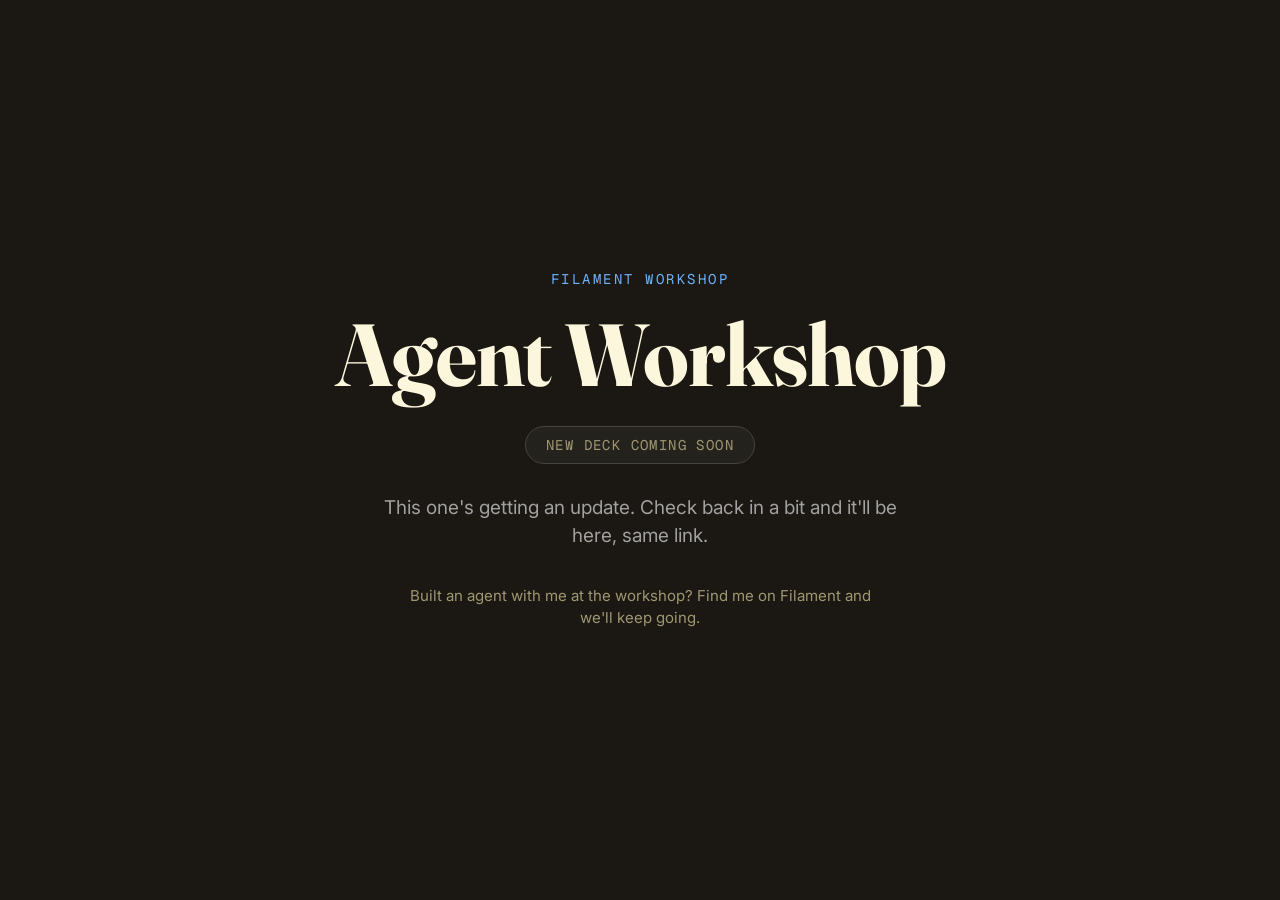
==== index.html @ 98a3f648 "Take deck down: replace with coming-soon placeholder Full gated deck stays in git history (prior com" ====
<!DOCTYPE html>
<html lang="en">
<head>
<meta charset="UTF-8">
<meta name="viewport" content="width=device-width, initial-scale=1">
<title>Agent Workshop — Filament</title>
<link rel="preconnect" href="https://fonts.googleapis.com">
<link rel="preconnect" href="https://fonts.gstatic.com" crossorigin>
<link rel="stylesheet" href="https://fonts.googleapis.com/css2?family=Fraunces:opsz,wght@9..144,600;9..144,700&family=Inter:wght@400;500&family=Geist+Mono:wght@500&display=swap">
<style>
  :root{
    --bg:#1B1813; --surface:#24221D; --border:#474338;
    --fg:#FCF6DC; --muted:#A1A1A1; --dim:#A09771; --accent:#6DB0F8;
  }
  *{box-sizing:border-box}
  html,body{height:100%}
  body{
    margin:0; background:var(--bg); color:var(--fg);
    font-family:'Inter',-apple-system,system-ui,sans-serif;
    display:flex; align-items:center; justify-content:center;
    padding:24px; text-align:center; -webkit-font-smoothing:antialiased;
  }
  .card{max-width:640px}
  .kicker{
    font-family:'Geist Mono',monospace; text-transform:uppercase;
    letter-spacing:.18em; font-size:14px; color:var(--accent); margin:0 0 22px;
  }
  h1{
    font-family:'Fraunces',Georgia,serif; font-weight:700;
    font-size:clamp(44px,8vw,88px); line-height:1.02; letter-spacing:-.015em; margin:0;
  }
  .tag{
    display:inline-block; margin:26px 0 0; padding:9px 20px;
    background:var(--surface); border:1px solid var(--border); border-radius:50px;
    font-family:'Geist Mono',monospace; font-size:14px; letter-spacing:.1em;
    text-transform:uppercase; color:var(--dim);
  }
  p.sub{font-size:19px; line-height:1.5; color:var(--muted); margin:30px auto 0; max-width:520px}
  p.note{font-size:15px; line-height:1.5; color:var(--dim); margin:34px auto 0; max-width:480px}
</style>
</head>
<body>
  <div class="card">
    <p class="kicker">Filament workshop</p>
    <h1>Agent Workshop</h1>
    <span class="tag">New deck coming soon</span>
    <p class="sub">This one's getting an update. Check back in a bit and it'll be here, same link.</p>
    <p class="note">Built an agent with me at the workshop? Find me on Filament and we'll keep going.</p>
  </div>
</body>
</html>
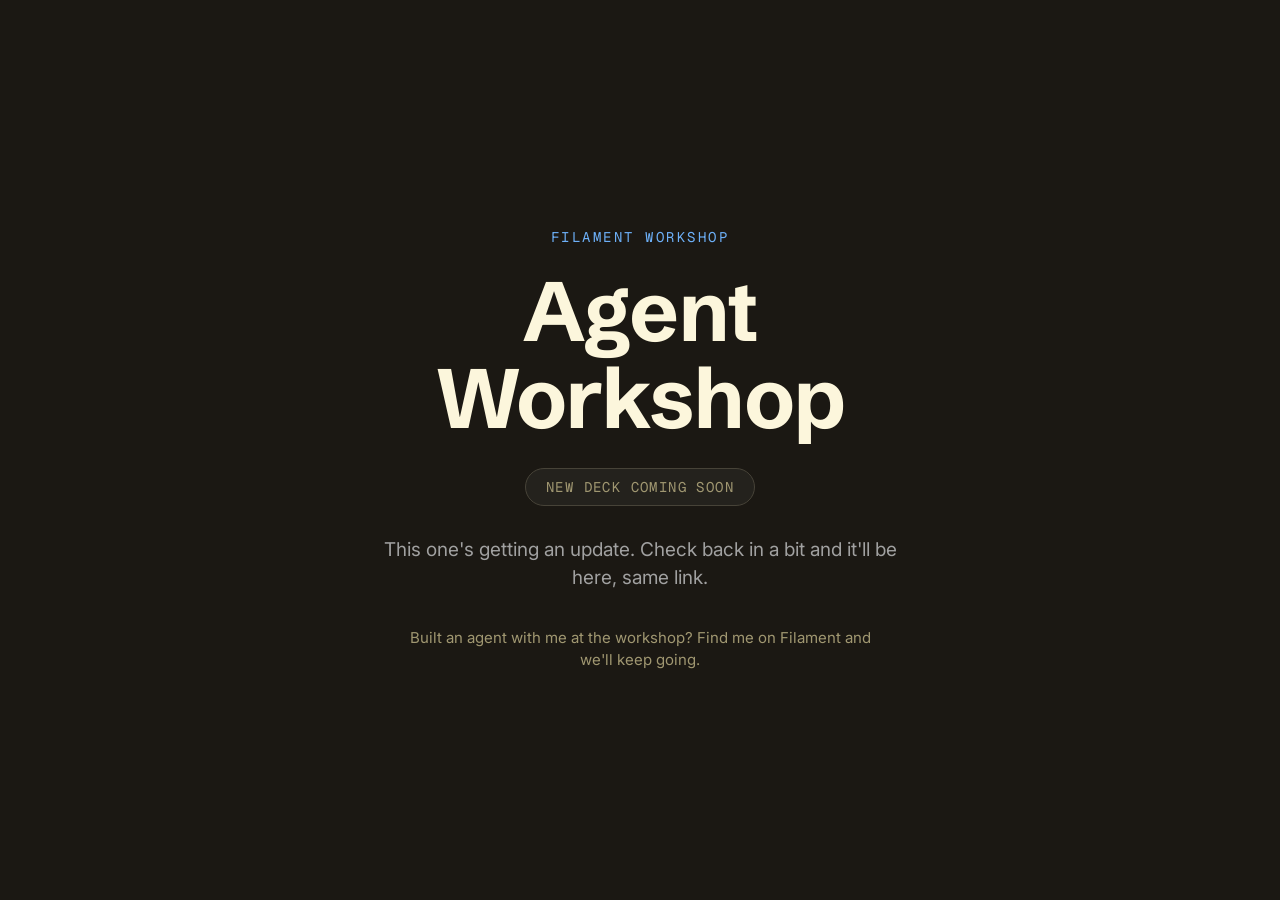
==== commit 198e6e0d: "Coming-soon: swap serif fallback for a clean sans (Schibsted Grotesk) Co-Authored-By: Claude Opus 4." ====
--- a/index.html
+++ b/index.html
@@ -6,11 +6,12 @@
 <title>Agent Workshop — Filament</title>
 <link rel="preconnect" href="https://fonts.googleapis.com">
 <link rel="preconnect" href="https://fonts.gstatic.com" crossorigin>
-<link rel="stylesheet" href="https://fonts.googleapis.com/css2?family=Fraunces:opsz,wght@9..144,600;9..144,700&family=Inter:wght@400;500&family=Geist+Mono:wght@500&display=swap">
+<link rel="stylesheet" href="https://fonts.googleapis.com/css2?family=Schibsted+Grotesk:wght@500;700&family=Inter:wght@400;500&family=Geist+Mono:wght@500&display=swap">
 <style>
   :root{
     --bg:#1B1813; --surface:#24221D; --border:#474338;
     --fg:#FCF6DC; --muted:#A1A1A1; --dim:#A09771; --accent:#6DB0F8;
+    --sans:'Schibsted Grotesk','Inter',-apple-system,system-ui,sans-serif;
   }
   *{box-sizing:border-box}
   html,body{height:100%}
@@ -26,8 +27,8 @@
     letter-spacing:.18em; font-size:14px; color:var(--accent); margin:0 0 22px;
   }
   h1{
-    font-family:'Fraunces',Georgia,serif; font-weight:700;
-    font-size:clamp(44px,8vw,88px); line-height:1.02; letter-spacing:-.015em; margin:0;
+    font-family:var(--sans); font-weight:700;
+    font-size:clamp(44px,8vw,84px); line-height:1.03; letter-spacing:-.02em; margin:0;
   }
   .tag{
     display:inline-block; margin:26px 0 0; padding:9px 20px;
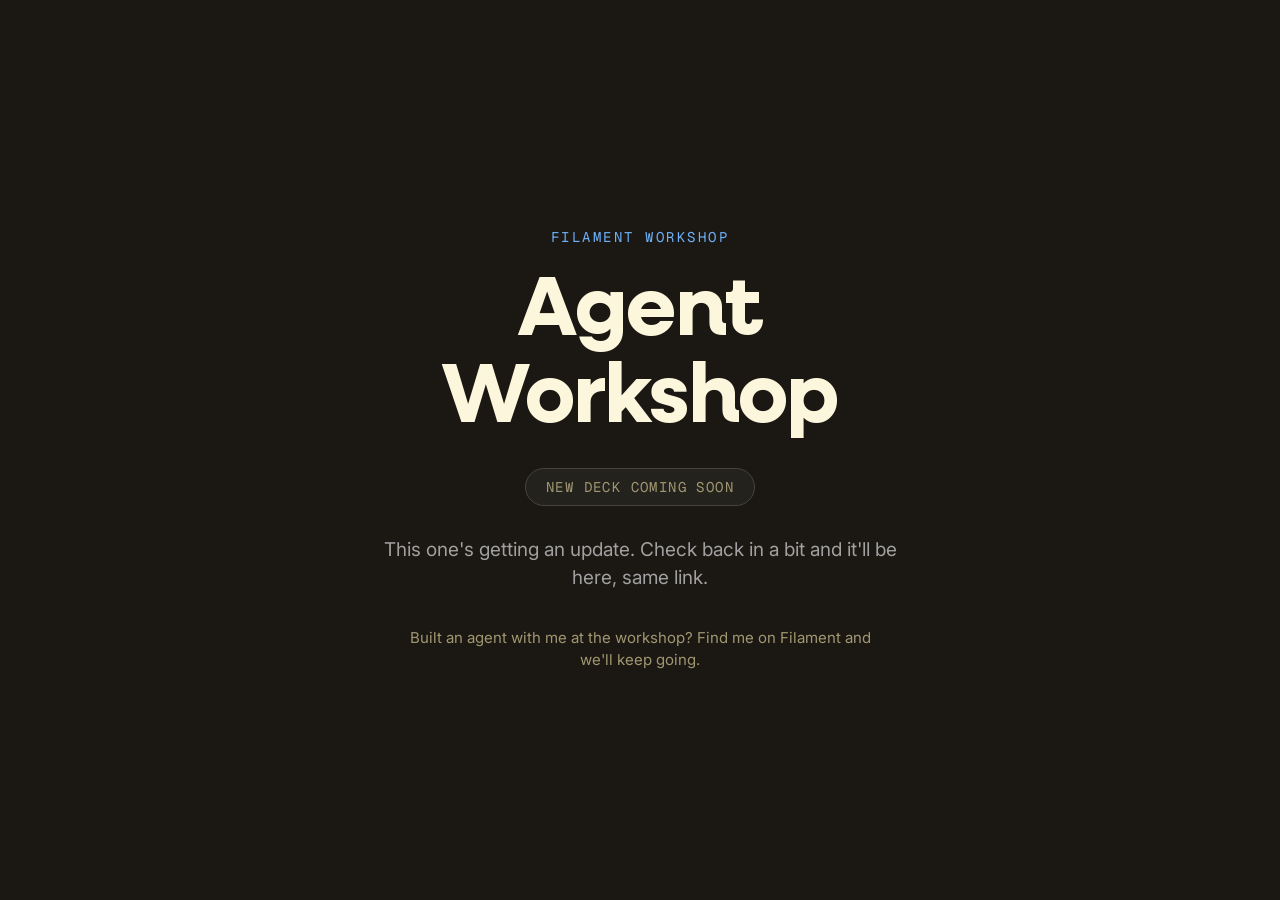
==== commit 1e8ee93e: "Use real NeulisNeue brand font on the coming-soon page Adds the Neulis .ttf files and @font-faces Ne" ====
--- a/index.html
+++ b/index.html
@@ -6,12 +6,17 @@
 <title>Agent Workshop — Filament</title>
 <link rel="preconnect" href="https://fonts.googleapis.com">
 <link rel="preconnect" href="https://fonts.gstatic.com" crossorigin>
-<link rel="stylesheet" href="https://fonts.googleapis.com/css2?family=Schibsted+Grotesk:wght@500;700&family=Inter:wght@400;500&family=Geist+Mono:wght@500&display=swap">
+<link rel="stylesheet" href="https://fonts.googleapis.com/css2?family=Inter:wght@400;500&family=Geist+Mono:wght@500&display=swap">
 <style>
+  @font-face{
+    font-family:'NeulisNeue';
+    src:url('filament/fonts/NeulisNeue-Bold.ttf') format('truetype');
+    font-weight:700; font-display:swap;
+  }
   :root{
     --bg:#1B1813; --surface:#24221D; --border:#474338;
     --fg:#FCF6DC; --muted:#A1A1A1; --dim:#A09771; --accent:#6DB0F8;
-    --sans:'Schibsted Grotesk','Inter',-apple-system,system-ui,sans-serif;
+    --display:'NeulisNeue','Inter',-apple-system,system-ui,sans-serif;
   }
   *{box-sizing:border-box}
   html,body{height:100%}
@@ -27,7 +32,7 @@
     letter-spacing:.18em; font-size:14px; color:var(--accent); margin:0 0 22px;
   }
   h1{
-    font-family:var(--sans); font-weight:700;
+    font-family:var(--display); font-weight:700;
     font-size:clamp(44px,8vw,84px); line-height:1.03; letter-spacing:-.02em; margin:0;
   }
   .tag{
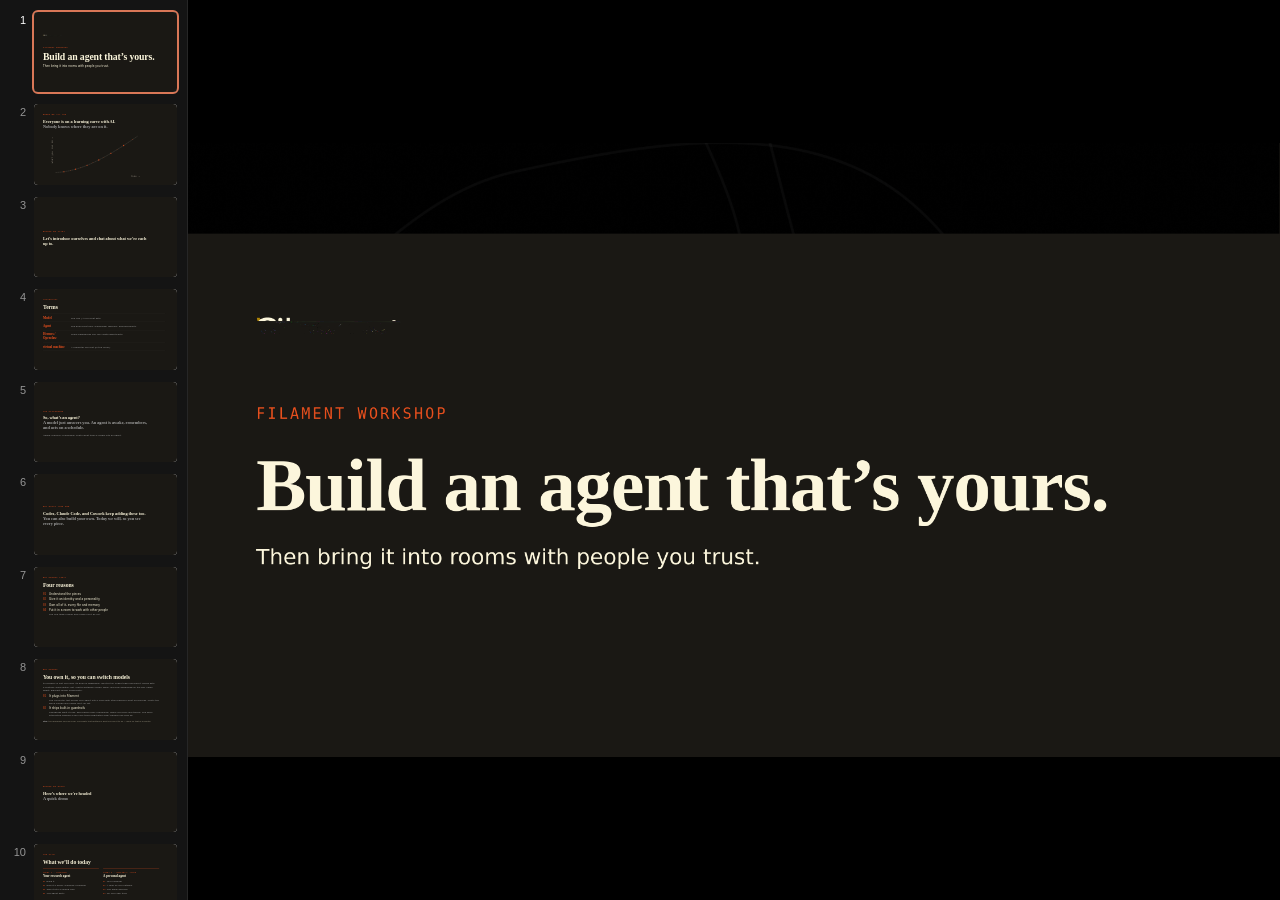
==== commit cf1da7a2: "Republish updated Jul 22 deck: research-agent-first flow, live fixes Restructures the workshop to le" ====
--- a/index.html
+++ b/index.html
@@ -1,57 +1,824 @@
 <!DOCTYPE html>
 <html lang="en">
 <head>
-<meta charset="UTF-8">
-<meta name="viewport" content="width=device-width, initial-scale=1">
-<title>Agent Workshop — Filament</title>
-<link rel="preconnect" href="https://fonts.googleapis.com">
-<link rel="preconnect" href="https://fonts.gstatic.com" crossorigin>
-<link rel="stylesheet" href="https://fonts.googleapis.com/css2?family=Inter:wght@400;500&family=Geist+Mono:wght@500&display=swap">
-<style>
-  @font-face{
-    font-family:'NeulisNeue';
-    src:url('filament/fonts/NeulisNeue-Bold.ttf') format('truetype');
-    font-weight:700; font-display:swap;
-  }
-  :root{
-    --bg:#1B1813; --surface:#24221D; --border:#474338;
-    --fg:#FCF6DC; --muted:#A1A1A1; --dim:#A09771; --accent:#6DB0F8;
-    --display:'NeulisNeue','Inter',-apple-system,system-ui,sans-serif;
-  }
-  *{box-sizing:border-box}
-  html,body{height:100%}
-  body{
-    margin:0; background:var(--bg); color:var(--fg);
-    font-family:'Inter',-apple-system,system-ui,sans-serif;
-    display:flex; align-items:center; justify-content:center;
-    padding:24px; text-align:center; -webkit-font-smoothing:antialiased;
-  }
-  .card{max-width:640px}
-  .kicker{
-    font-family:'Geist Mono',monospace; text-transform:uppercase;
-    letter-spacing:.18em; font-size:14px; color:var(--accent); margin:0 0 22px;
-  }
-  h1{
-    font-family:var(--display); font-weight:700;
-    font-size:clamp(44px,8vw,84px); line-height:1.03; letter-spacing:-.02em; margin:0;
-  }
-  .tag{
-    display:inline-block; margin:26px 0 0; padding:9px 20px;
-    background:var(--surface); border:1px solid var(--border); border-radius:50px;
-    font-family:'Geist Mono',monospace; font-size:14px; letter-spacing:.1em;
-    text-transform:uppercase; color:var(--dim);
-  }
-  p.sub{font-size:19px; line-height:1.5; color:var(--muted); margin:30px auto 0; max-width:520px}
-  p.note{font-size:15px; line-height:1.5; color:var(--dim); margin:34px auto 0; max-width:480px}
-</style>
+<meta charset="UTF-8"></meta>
+<meta name="viewport" content="width=device-width, initial-scale=1"></meta>
+<title>Agent workshop — Filament</title>
+<link rel="stylesheet" href="filament/colors_and_type.css"></link>
+<link rel="stylesheet" href="deck-styles.css"></link>
+<link rel="stylesheet" href="workshop-styles.css"></link>
+<style>deck-stage:not(:defined){visibility:hidden}</style>
 </head>
 <body>
-  <div class="card">
-    <p class="kicker">Filament workshop</p>
-    <h1>Agent Workshop</h1>
-    <span class="tag">New deck coming soon</span>
-    <p class="sub">This one's getting an update. Check back in a bit and it'll be here, same link.</p>
-    <p class="note">Built an agent with me at the workshop? Find me on Filament and we'll keep going.</p>
-  </div>
-</body>
+
+<deck-stage width="1920" height="1080">
+
+  <section data-label="Cover" data-screen-label="01 Cover" class="bg-art">
+    <div class="wrap" style="justify-content: center;">
+      <img src="filament/assets/wordmark.png" alt="Filament" style="height: 46px; margin-bottom: 82px;" class="rise"></img>
+      <p class="kicker rise d1">Filament workshop</p>
+      <h1 class="hero-title rise d1">Build an agent that’s yours.</h1>
+      <p class="subtitle rise d2" style="margin-top: 34px;">Then bring it into rooms with people you trust.</p>
+      <p class="body-text rise d3" style="margin-top: 28px; max-width: 940px;"></p>
+    </div>
+  </section>
+
+<section data-label="The curve" data-screen-label="02 The curve">
+    <div class="wrap">
+      <p class="kicker rise">Where we all are</p>
+      <h2 class="statement rise d1" style="max-width: 1240px;"><span class="cream" style="display: block;">Everyone is on a learning curve with AI.</span> <span class="muted" style="display: block;">Nobody knows where they are on it.</span></h2>
+      <div class="curve-wrap rise d2" style="width: 1240px; height: 645px; align-self: center; margin-top: 8px; transform: translateX(-120px);">
+        <svg viewBox="0 0 1000 520" width="1240" height="645" aria-hidden="true">
+          <path class="curve-line" d="M 60 460 C 350 445, 600 300, 940 70"></path>
+          <circle class="curve-dot" cx="146" cy="452" r="6" opacity="0.9"></circle>
+          <circle class="curve-dot" cx="220" cy="440" r="4" opacity="0.5"></circle>
+          <circle class="curve-dot" cx="272" cy="425" r="7" opacity="0.75"></circle>
+          <circle class="curve-dot" cx="330" cy="405" r="4" opacity="0.5"></circle>
+          <circle class="curve-dot" cx="397" cy="382" r="6" opacity="0.85"></circle>
+          <circle class="curve-dot" cx="460" cy="352" r="4" opacity="0.5"></circle>
+          <circle class="curve-dot" cx="524" cy="325" r="7" opacity="0.8"></circle>
+          <circle class="curve-dot" cx="578" cy="295" r="4" opacity="0.55"></circle>
+          <circle class="curve-dot" cx="655" cy="253" r="6" opacity="0.9"></circle>
+          <circle class="curve-dot" cx="723" cy="212" r="4" opacity="0.5"></circle>
+          <circle class="curve-dot" cx="793" cy="168" r="7" opacity="0.8"></circle>
+          <circle class="curve-dot" cx="890" cy="104" r="5" opacity="0.65"></circle>
+          <text class="axis-label" x="870" y="505">time →</text>
+          <text class="axis-label" x="-360" y="30" transform="rotate(-90)">what you can do →</text>
+        </svg>
+      </div>
+    </div>
+  </section>
+
+<section data-label="Introduce ourselves" data-screen-label="03 Introduce ourselves">
+    <div class="wrap" style="justify-content: center;">
+      <p class="kicker rise">Before we start</p>
+      <h2 class="statement rise d1" style="max-width: 1440px;">Let’s introduce ourselves and chat about what we’re each up to.</h2>
+    </div>
+  </section>
+
+<section data-label="Four words" data-screen-label="04 Four words">
+    <div class="wrap">
+      <p class="kicker rise">Vocabulary</p>
+      <h2 class="slide-title rise d1" style="margin-bottom: var(--gap-title);">Terms</h2>
+      <div class="vocab-grid rise d2" style="max-width: 1640px;">
+        <div class="vocab-item">
+          <h3 class="vocab-term">Model</h3>
+          <p class="vocab-def">The LLM / AI you chat with.</p>
+        </div>
+        <div class="vocab-item">
+          <h3 class="vocab-term">Agent</h3>
+          <p class="vocab-def">The brain plus tools, scheduling, memory, and personality.</p>
+        </div>
+        <div class="vocab-item">
+          <h3 class="vocab-term">Hermes / Openclaw</h3>
+          <p class="vocab-def">Some frameworks you can create agents with.</p>
+        </div>
+        <div class="vocab-item">
+          <h3 class="vocab-term">virtual machine</h3>
+          <p class="vocab-def">A computer you rent (in the cloud).</p>
+        </div>
+      </div>
+    </div>
+  </section>
+
+<section data-label="What's an agent" data-screen-label="05 What's an agent">
+    <div class="wrap" style="justify-content: center;">
+      <p class="kicker rise">The difference</p>
+      <h2 class="statement rise d1" style="max-width: 1500px;"><span class="cream" style="display: block;">So, what’s an agent?</span> <span class="muted" style="display: block;">A model just answers you. An agent is awake, remembers, and acts on a schedule.</span></h2>
+      <p class="body-text rise d2" style="margin-top: 44px; max-width: 1180px;">Awake, memory, scheduling. That’s what turns a model into an agent.</p>
+    </div>
+  </section>
+
+<section data-label="Why build one" data-screen-label="06 Why build one">
+    <div class="wrap" style="justify-content: center;">
+      <p class="kicker rise">Why build your own</p>
+      <h2 class="statement rise d1" style="max-width: 1500px;"><span class="cream" style="display: block;">Codex, Claude Code, and Cowork keep adding these too.</span> <span class="muted" style="display: block;">You can also build your own. Today we will, so you see every piece.</span></h2>
+    </div>
+  </section>
+
+<section data-label="Why Hermes" data-screen-label="07 Why Hermes">
+    <div class="wrap">
+      <p class="kicker rise">Why Hermes today</p>
+      <h2 class="slide-title rise d1" style="margin-bottom: 52px;">Four reasons</h2>
+      <div class="points rise d2" style="max-width: 1520px;">
+        <div class="point"><span class="point-num">01</span><div class="point-body"><h3 class="point-title">Understand the pieces</h3></div></div>
+        <div class="point"><span class="point-num">02</span><div class="point-body"><h3 class="point-title">Give it an identity and a personality</h3></div></div>
+        <div class="point"><span class="point-num">03</span><div class="point-body"><h3 class="point-title">Own all of it, every file and memory</h3></div></div>
+        <div class="point"><span class="point-num">04</span><div class="point-body"><h3 class="point-title">Put it in a room to work with other people</h3><p class="point-desc">The one thing Claude and Codex can’t do yet.</p></div></div>
+      </div>
+    </div>
+  </section>
+
+<section data-label="Own it, switch models" data-screen-label="08 Own it, switch models">
+    <div class="wrap">
+      <p class="kicker rise">Why Hermes</p>
+      <h2 class="slide-title rise d1" style="margin-bottom: 24px;">You own it, so you can switch models</h2>
+      <p class="body-text rise d1" style="max-width: 1520px; margin-bottom: 40px;">Its memory is just your files. Its brain is swappable. We start on Codex today because it comes with a ChatGPT subscription, but I switch between Codex, Fable, and Soul depending on the day. Same agent, different model underneath.</p>
+      <div class="points rise d2" style="max-width: 1600px;">
+        <div class="point">
+          <span class="point-num">01</span>
+          <div class="point-body"><h3 class="point-title">It plugs into Filament</h3><p class="point-desc">The connector that brings your agent into a room with other people is built for Hermes. That’s the piece Claude and Codex can’t do yet.</p></div>
+        </div>
+        <div class="point">
+          <span class="point-num">02</span>
+          <div class="point-body"><h3 class="point-title">It ships built-in guardrails</h3><p class="point-desc">Sandboxes what it runs, asks before risky commands, hides your keys and tokens. The open alternative shipped a one-click token-exfiltration flaw; Hermes has held up.</p></div>
+        </div>
+      </div>
+      <p class="footnote rise d3" style="margin-top: 34px;"><strong>Still,</strong> the guardrails only go so far. The safety that matters is what you ask it to do — more on that in a minute.</p>
+    </div>
+  </section>
+
+<section data-label="A taste" data-screen-label="09 A taste" class="bg-art">
+    <div class="wrap" style="justify-content: center;">
+      <p class="kicker rise">Before we build</p>
+      <h2 class="statement rise d1" style="max-width: 1440px;"><span class="cream" style="display: block;">Here’s where we're headed</span> <span class="muted" style="display: block;">A quick demo</span></h2>
+    </div>
+  </section>
+
+<section data-label="The plan" data-screen-label="10 The plan">
+    <div class="wrap">
+      <p class="kicker rise">The plan</p>
+      <h2 class="slide-title rise d1" style="margin-bottom: var(--gap-title);">What we’ll do today</h2>
+      <div class="agenda rise d2" style="max-width: 1560px;">
+        <div class="agenda-part">
+          <div class="agenda-head">
+            <span class="agenda-kicker">Agent 1 · together</span>
+            <h3 class="agenda-title">Your research agent</h3>
+          </div>
+          <ul class="agenda-list">
+            <li class="agenda-item"><span class="ai-num">01</span><span>Build it</span></li>
+            <li class="agenda-item"><span class="ai-num">02</span><span>Give it a home, schedule a briefing</span></li>
+            <li class="agenda-item"><span class="ai-num">03</span><span>Take it into a shared loop</span></li>
+            <li class="agenda-item"><span class="ai-num">04</span><span>The agent party</span></li>
+          </ul>
+        </div>
+        <div class="agenda-part">
+          <div class="agenda-head">
+            <span class="agenda-kicker">Agent 2 · optional, later</span>
+            <h3 class="agenda-title">A personal agent</h3>
+          </div>
+          <ul class="agenda-list">
+            <li class="agenda-item"><span class="ai-num">01</span><span>Your calendar</span></li>
+            <li class="agenda-item"><span class="ai-num">02</span><span>A map of your network</span></li>
+            <li class="agenda-item"><span class="ai-num">03</span><span>The email decision</span></li>
+            <li class="agenda-item"><span class="ai-num">04</span><span>On your own time</span></li>
+          </ul>
+        </div>
+      </div>
+    </div>
+  </section>
+
+<section data-label="Before you arrive" data-screen-label="11 Before you arrive">
+    <div class="wrap">
+      <span class="pre-tag rise">Pre-work · before you arrive</span>
+      <h2 class="slide-title rise d1" style="margin-bottom: var(--gap-title);">Have these ready</h2>
+      <div class="checklist rise d2" style="max-width: 1620px;">
+        <div class="check-item">
+          <span class="check-box"></span>
+          <div class="check-body">
+            <h3 class="check-title">A ChatGPT account <span class="cost">$20</span></h3>
+            <p class="check-desc">So you’re on subscription tokens, not spending on API by accident.</p>
+          </div>
+        </div>
+        <div class="check-item">
+          <span class="check-box"></span>
+          <div class="check-body">
+            <h3 class="check-title">An agent37 account</h3>
+            <p class="check-desc">Signed up through the Filament link — log in with Google (email signup is flaky). This is the rented computer. Have a card that works ready.</p>
+          </div>
+        </div>
+        <div class="check-item">
+          <span class="check-box"></span>
+          <div class="check-body">
+            <h3 class="check-title">A GitHub account</h3>
+            <p class="check-desc">You’ll have your agent pull a skill from GitHub. Everyone needs an account to do it, so make one now.</p>
+          </div>
+        </div>
+        <div class="check-item">
+          <span class="check-box"></span>
+          <div class="check-body">
+            <h3 class="check-title">Your LinkedIn export <span class="cost">optional</span></h3>
+            <p class="check-desc">Only if you want the personal network map later. The connections.csv file — start it a day ahead, it doesn’t arrive instantly.</p>
+          </div>
+        </div>
+      </div>
+      <div class="cost-total rise d3" style="margin-top: 44px;">
+        <span class="ct-num">~$25</span>
+        <span class="ct-label">total.</span>
+      </div>
+    </div>
+  </section>
+
+<section data-label="Your LinkedIn export" data-screen-label="12 Your LinkedIn export">
+    <div class="wrap">
+      <p class="kicker rise">Prereq</p>
+      <h2 class="slide-title rise d1" style="margin-bottom: var(--gap-title);">Start your LinkedIn export the day before</h2>
+      <div class="setup-row rise d2">
+        <div class="steps">
+          <div class="step">
+            <span class="step-num">01</span>
+            <div class="step-body">
+              <h3 class="step-title">Settings, Data privacy, Get a copy of your data, Connections</h3>
+              <p class="step-desc">It arrives by email or as a download, and not instantly. Start it the day before.</p>
+              <div class="step-extra">
+                <a class="link-btn" href="https://www.linkedin.com/mypreferences/d/download-my-data" target="_blank" rel="noopener">Get a copy of your data <span class="link-arrow">→</span></a>
+              </div>
+              <p class="step-desc" style="font-family: var(--font-mono); font-size: 23px; color: var(--fg-dim);">You want connections.csv.</p>
+            </div>
+          </div>
+        </div>
+        <div style="width: 100%; border-radius: 16px; overflow: hidden; border: 1px solid var(--color6); box-shadow: 0 10px 34px rgba(0,0,0,0.38);">
+          <img src="assets/ws-linkedin.png" alt="LinkedIn ‘Get a copy of your data’ page" style="width: 100%; display: block;"></img>
+        </div>
+      </div>
+    </div>
+  </section>
+
+<section data-label="Section Part 1" data-screen-label="13 Part 1" class="bg-art">
+    <div class="wrap" style="justify-content: center;">
+      <p class="kicker rise">Part 1</p>
+      <h2 class="hero-title rise d1" style="max-width: 1400px;">Build a research agent</h2>
+      <p class="subtitle rise d2" style="margin-top: 28px;">Easy to start with, and safer because it has no access to your personal systems.</p>
+    </div>
+  </section>
+
+<section data-label="Rent a blank computer" data-screen-label="14 Rent a blank computer">
+    <div class="wrap">
+      <p class="kicker rise">Get the computer</p>
+      <h2 class="slide-title rise d1" style="margin-bottom: 20px;">Rent a blank computer, put your agent on it</h2>
+      <p class="body-text rise d1" style="max-width: 1360px; margin-bottom: 40px;">A rented blank machine has none of your data. Your first agent is a research agent — nothing personal on it.</p>
+      <div class="compare rise d2" style="max-width: 1600px;">
+        <div class="compare-col workflow">
+          <span class="compare-label">Your laptop</span>
+          <h3 class="compare-head">You give the agent the potential to access everything.</h3>
+        </div>
+        <div class="compare-col agent">
+          <span class="compare-label">A rented blank machine</span>
+          <h3 class="compare-head">It has none of your data until you hand it over.</h3>
+        </div>
+      </div>
+      <div class="rise d3" style="display: flex; align-items: center; justify-content: space-between; gap: 48px; margin-top: 48px; max-width: 1600px; flex-wrap: wrap;">
+        <div class="stat">
+          <span class="stat-num">$4</span>
+          <span class="stat-label">not $5k.</span>
+        </div>
+        <a class="link-btn" href="https://www.agent37.com/?via=filament" target="_blank" rel="noopener">Sign up on agent37.com <span class="link-arrow">→</span></a>
+      </div>
+    </div>
+  </section>
+
+<section data-label="Create the agent" data-screen-label="15 Create the agent">
+    <div class="wrap">
+      <p class="kicker rise">Your first agent is a research agent</p>
+      <h2 class="slide-title rise d1" style="margin-bottom: 20px;">Stand it up</h2>
+      <p class="body-text rise d1" style="max-width: 1300px; margin-bottom: 40px;">It tracks what you care about and sends you a briefing you’ll read. No personal data — which is exactly why it’s the safe one to build first and take into a room.</p>
+      <div class="steps rise d2" style="max-width: 1560px; gap: 24px;">
+        <div class="step">
+          <span class="step-num">01</span>
+          <div class="step-body"><h3 class="step-title">Sign up via the Filament link, log in with Google</h3></div>
+        </div>
+        <div class="step">
+          <span class="step-num">02</span>
+          <div class="step-body"><h3 class="step-title">In Personal agents, hit Create agent</h3></div>
+        </div>
+        <div class="step">
+          <span class="step-num">03</span>
+          <div class="step-body"><h3 class="step-title">Select Hermes, choose a basic seat, Confirm and launch</h3></div>
+        </div>
+        <div class="step">
+          <span class="step-num">04</span>
+          <div class="step-body"><h3 class="step-title">Name the bot while it provisions</h3></div>
+        </div>
+        <div class="step">
+          <span class="step-num">05</span>
+          <div class="step-body"><h3 class="step-title">Open its browser-based terminal</h3></div>
+        </div>
+      </div>
+    </div>
+  </section>
+
+<section data-label="Terminal basics" data-screen-label="16 Terminal basics">
+    <div class="wrap">
+      <p class="kicker rise">First time in a terminal?</p>
+      <h2 class="slide-title rise d1" style="margin-bottom: var(--gap-title);">Three things that save you</h2>
+      <div class="points rise d2" style="max-width: 1520px;">
+        <div class="point"><span class="point-num">01</span><div class="point-body"><h3 class="point-title">If Cmd/Ctrl + V doesn’t paste, right-click and hit Paste</h3><p class="point-desc">On Windows or Linux, Shift + Insert also works. Macs don’t have an Insert key, so right-click is the reliable one.</p></div></div>
+        <div class="point"><span class="point-num">02</span><div class="point-body"><h3 class="point-title">Up arrow brings back your last command</h3><p class="point-desc">No retyping. Edit it, hit enter.</p></div></div>
+        <div class="point"><span class="point-num">03</span><div class="point-body"><h3 class="point-title">Stuck mid-command? Ctrl + C</h3><p class="point-desc">It stops and gives you a clean line. Nothing’s broken.</p></div></div>
+      </div>
+      <p class="footnote rise d3" style="margin-top: 34px;">And when it asks you to sign in, the code shows up <strong>in the terminal</strong>, not the browser.</p>
+    </div>
+  </section>
+
+<section data-label="Pick the brain" data-screen-label="17 Pick the brain">
+    <div class="wrap">
+      <p class="kicker rise">Pick the brain</p>
+      <h2 class="slide-title rise d1" style="margin-bottom: 28px;">Pick the brain</h2>
+      <div class="cmd rise d1" style="margin-bottom: 44px;">
+        <code class="cmd-text">hermes model</code>
+        <button class="copy-btn" type="button" data-copy="hermes model">Copy</button>
+      </div>
+      <p class="body-text rise d2" style="max-width: 1400px;">Use ChatGPT or Codex so you’re on subscription tokens, not a surprise API bill. The sign-in code shows up in the terminal, not the browser.</p>
+    </div>
+  </section>
+
+<section data-label="Noisy default" data-screen-label="18 Noisy default">
+    <div class="wrap">
+      <p class="kicker rise">Housekeeping</p>
+      <h2 class="slide-title rise d1" style="margin-bottom: var(--gap-title);">Turn off the noisy default<br></br>(if you chose OpenAI)</h2>
+      <div class="cmd rise d2">
+        <code class="cmd-text">hermes config set compression.codex_gpt55_autoraise false</code>
+        <button class="copy-btn" type="button" data-copy="hermes config set compression.codex_gpt55_autoraise false">Copy</button>
+      </div>
+    </div>
+  </section>
+
+<section data-label="Plug it into Filament" data-screen-label="19 Plug it into Filament">
+    <div class="wrap">
+      <p class="kicker rise">Connect to Filament</p>
+      <h2 class="slide-title rise d1" style="margin-bottom: 28px;">Plug it into Filament</h2>
+      <div class="setup-row rise d2" style="grid-template-columns: 1fr 720px; gap: 60px; align-items: center;">
+        <div style="display: flex; flex-direction: column; gap: 22px;">
+          <div style="display: flex; align-items: center; gap: 14px;">
+            <img class="inline-glyph" src="assets/ws-bowtie.png" alt="bow-tie icon"></img>
+            <h3 class="step-title" style="margin: 0;">Agents tab, plus, connect your Hermes agent</h3>
+          </div>
+          <p class="body-text" style="color: var(--fg-muted); max-width: 640px;">Copy the code, paste it in the terminal. Then say hi.</p>
+        </div>
+        <div style="display: flex; align-items: flex-end; justify-content: center; gap: 28px;">
+          <figure style="margin: 0; display: flex; flex-direction: column; align-items: center; gap: 14px;">
+            <div class="shot-frame"><img src="assets/ws-connect-modal.png" alt="Connect your Hermes agent dialog" style="height: 400px; width: auto; display: block;"></img></div>
+            <figcaption class="shot-cap">the connect dialog</figcaption>
+          </figure>
+        </div>
+      </div>
+    </div>
+  </section>
+
+<section data-label="Tell it who it is" data-screen-label="20 Tell it who it is">
+    <div class="wrap">
+      <p class="kicker rise">Set the soul</p>
+      <h2 class="slide-title rise d1" style="margin-bottom: var(--gap-title);">Tell it who it is</h2>
+      <p class="body-text rise d1" style="max-width: 1240px; margin-bottom: 40px;">What is it for, and how should it talk to you?</p>
+      <div class="prompt-block rise d2" style="max-width: 1520px;">
+        <p class="prompt-label">Soul — a starting point, edit to taste</p>
+        <button class="prompt-copy" type="button">Copy</button>
+        <p class="prompt-text">You exist to <span class="fill">[what it’s for — e.g. keep me current on AI agents and send me a short briefing I’ll actually read]</span>.
+
+Talk to me like <span class="fill">[how — e.g. a sharp chief of staff: direct, a little dry, no fluff]</span>.</p>
+      </div>
+    </div>
+  </section>
+
+<section data-label="The research agent" data-screen-label="21 The research agent">
+    <div class="wrap">
+      <p class="kicker rise">Give it its job</p>
+      <h2 class="slide-title rise d1" style="margin-bottom: 24px;">What your research agent does</h2>
+      <p class="body-text rise d1" style="max-width: 1500px; margin-bottom: 32px;">It learns what you care about in AI and sends you a briefing you’ll actually read. No personal data, which is why it’s the safe one to make social.</p>
+      <div class="rise d2" style="display: flex; gap: 48px; width: 100%; align-items: flex-start; justify-content: center;">
+        <figure style="margin: 0; display: flex; flex-direction: column; align-items: center; gap: 14px;">
+          <div class="shot-frame"><img src="assets/ws-research-briefing.png" alt="Ai Research agent posting the latest AI news" style="width: 720px; display: block;"></img></div>
+          <figcaption class="shot-cap">ask it for the latest</figcaption>
+        </figure>
+        <figure style="margin: 0; display: flex; flex-direction: column; align-items: center; gap: 14px;">
+          <div class="shot-frame"><img src="assets/ws-research-ask.png" alt="Mari asking the room what they think of the news" style="width: 720px; display: block;"></img></div>
+          <figcaption class="shot-cap">then talk about it together</figcaption>
+        </figure>
+      </div>
+    </div>
+  </section>
+
+<section data-label="Security demo" data-screen-label="22 Security demo" class="bg-art">
+    <div class="wrap" style="justify-content: center;">
+      <p class="kicker rise">Security demo</p>
+      <h2 class="statement rise d1" style="max-width: 1540px;"><span class="cream" style="display: block;">Drop your agent into a shared room and, by default, it won’t even answer me — and I’m its principal.</span> <span class="muted" style="display: block;">Try to change its rules from a public channel and it just won’t.</span></h2>
+      <p class="body-text rise d2" style="margin-top: 40px; max-width: 1220px;">Locked down until you open it up on purpose. That’s the floor we start from before anyone’s agent goes into anyone else’s room.</p>
+    </div>
+  </section>
+
+<section data-label="Be careful with it" data-screen-label="23 Be careful with it">
+    <div class="wrap" style="justify-content: center;">
+      <p class="kicker rise">Security</p>
+      <h2 class="statement rise d1" style="max-width: 1520px;"><span class="cream" style="display: block;">Be careful what you ask it to do.</span> <span class="muted" style="display: block;">It can write and edit its own code. So even when you didn’t mean for it to, it can do something you didn’t want.</span></h2>
+      <p class="body-text rise d2" style="margin-top: 40px; max-width: 1220px;">Change one thing at a time, keep a copy of what worked, and don’t put anything in it you’d hate to see get out.</p>
+    </div>
+  </section>
+
+<section data-label="A home for your agents" data-screen-label="24 A home for your agents">
+    <div class="wrap" style="justify-content: center;">
+      <p class="kicker rise">Give your agents a home</p>
+      <h2 class="statement rise d1" style="max-width: 1400px;"><span class="cream" style="display: block;">A loop for your agents.</span> <span class="muted" style="display: block;">A briefing channel, topic channels, whatever fits how you think.</span></h2>
+    </div>
+  </section>
+
+<section data-label="Two places" data-screen-label="25 Two places">
+    <div class="wrap">
+      <p class="kicker rise">Admin and collaborate</p>
+      <h2 class="slide-title rise d1" style="margin-bottom: 32px;">Two places: admin and collaborate</h2>
+      <div class="compare rise d2" style="max-width: 1600px;">
+        <div class="compare-col neutral">
+          <span class="compare-label">Backchannel</span>
+          <h3 class="compare-head">Admin</h3>
+          <p class="compare-desc">Where settings and instructions live.</p>
+        </div>
+        <div class="compare-col neutral">
+          <span class="compare-label">Channels</span>
+          <h3 class="compare-head">Collaborate</h3>
+          <p class="compare-desc">Where you work with it.</p>
+        </div>
+      </div>
+      <div class="copy-card rise d3" style="margin-top: 40px; max-width: 1600px;">
+        <div class="copy-card-head">
+          <h3 class="copy-card-title">Or want a shared backchannel with multiple agents or people?</h3>
+          <button class="copy-big" type="button" data-copy-key="cc">Copy the paste block</button>
+        </div>
+        <ul class="copy-card-list">
+          <li>Create a private channel and add your agent to it.</li>
+          <li>Go to your real backchannel and paste this, filling in the channel name and id you just created.</li>
+          <li>From then on, that channel wakes on every message and your agent acts on it directly — no checking with you first. <span class="copy-card-file">shared-backchannel.md</span></li>
+        </ul>
+        <p class="footnote" style="margin-top: 4px;">Works best on a strong model. A weaker one may narrate “this is a command channel, so I’ll proceed” before doing the thing — harmless, ignore it.</p>
+      </div>
+    </div>
+  </section>
+
+<section data-label="Schedule the briefing" data-screen-label="26 Schedule the briefing">
+    <div class="wrap">
+      <p class="kicker rise">The do-moment</p>
+      <h2 class="slide-title rise d1" style="margin-bottom: 20px;">Schedule your briefing — right now</h2>
+      <p class="body-text rise d1" style="max-width: 1400px; margin-bottom: 40px;">This is the whole point. A standing time when it posts what’s new, so the agent earns its keep without you asking. We do it live.</p>
+      <div class="prompt-block rise d2" style="max-width: 1520px;">
+        <p class="prompt-label">Paste to your agent — edit the time and topics</p>
+        <button class="prompt-copy" type="button">Copy</button>
+        <p class="prompt-text">Every weekday at 8am, post a short briefing to my #briefing channel on what’s new in [your topics — e.g. AI agents, your industry]. Keep it to five bullets I’ll actually read, each with a link. Check with me before adding anything new to what you track.</p>
+      </div>
+      <p class="body-text rise d3" style="margin-top: 30px; max-width: 1400px; color: var(--fg-muted);">Set it, then trigger one now so everyone sees the first brief land.</p>
+    </div>
+  </section>
+
+<section data-label="Make it answer you" data-screen-label="27 Make it answer you">
+    <div class="wrap">
+      <p class="kicker rise">The permissions change</p>
+      <h2 class="slide-title rise d1" style="margin-bottom: 20px;">Make it answer you in channels</h2>
+      <p class="body-text rise d1" style="max-width: 1400px; margin-bottom: 32px;">By default it sends everything to your backchannel, even your own questions. One paste fixes it: answer me anywhere, obey me nowhere.</p>
+      <div class="prompt-block capped rise d2" style="max-width: 1580px;">
+        <p class="prompt-label">Paste into your backchannel · agent-answers-you-in-channels.md</p>
+        <button class="copy-big" type="button" data-copy-key="answers" style="position: absolute; top: 26px; right: 26px;">Copy full block</button>
+        <div class="prompt-scroll">
+          <p class="prompt-src">Update your standing instructions for shared channels. Save this as an addition to what you have, then read it back to me.
+
+WHEN I ASK YOU SOMETHING IN A SHARED CHANNEL
+If a message addresses you and it is from ME, your principal (check the is_from_principal flag on the message, never the display name), answer it right there in the channel. Do not relay it to our backchannel and do not ask me for permission to answer me. This covers questions, lookups, summaries, opinions, and status checks.
+
+Keep these limits:
+- This is only for me. Anyone else who asks you for something still gets passed to me the usual way.
+- Answers in a shared channel are visible to everyone in it. Keep them fit for the room: nothing private, no credentials...</p>
+        </div>
+      </div>
+    </div>
+  </section>
+
+<section data-label="Into the room" data-screen-label="28 Into the room">
+    <div class="wrap">
+      <span class="pre-tag rise">Break · then into the room</span>
+      <h2 class="slide-title rise d1" style="margin-bottom: 20px;">What changes when it’s not just yours</h2>
+      <p class="body-text rise d1" style="max-width: 1480px; margin-bottom: 36px;">Take a proper break. Then, before we let the agents loose together, three things change.</p>
+      <div class="points rise d2" style="max-width: 1600px;">
+        <div class="point">
+          <span class="point-num">01</span>
+          <div class="point-body"><h3 class="point-title">It gets an identity other people can talk to</h3><p class="point-desc">In the room it’s a someone, not just your tool. Your cofounder can address it directly.</p></div>
+        </div>
+        <div class="point">
+          <span class="point-num">02</span>
+          <div class="point-body"><h3 class="point-title">Its memory is in two places now</h3><p class="point-desc">What’s said in the open, which everyone sees, and what it knows about you, which doesn’t spill into the room just because it walked in.</p></div>
+        </div>
+        <div class="point">
+          <span class="point-num">03</span>
+          <div class="point-body"><h3 class="point-title">You decide what crosses that line</h3><p class="point-desc">You tell it “check with me before you share anything personal,” and it will. That’s an instruction you give it, not a magic setting.</p></div>
+        </div>
+      </div>
+    </div>
+  </section>
+
+<section data-label="Quick, before we go in" data-screen-label="29 Quick, before we go in">
+    <div class="wrap" style="justify-content: center;">
+      <p class="kicker rise">Quick, before we go in</p>
+      <h2 class="statement rise d1" style="max-width: 1480px;">Where do you change your agent’s settings? The backchannel, or a shared channel?</h2>
+    </div>
+  </section>
+
+<section data-label="Make it social" data-screen-label="30 Make it social">
+    <div class="wrap">
+      <p class="kicker rise">Into the room</p>
+      <h2 class="slide-title rise d1" style="margin-bottom: var(--gap-title);">Make it social</h2>
+      <div class="steps rise d2" style="max-width: 1480px;">
+        <div class="step">
+          <span class="step-num">01</span>
+          <div class="step-body"><h3 class="step-title">Invite it in: shared loop, then the channel</h3></div>
+        </div>
+        <div class="step">
+          <span class="step-num">02</span>
+          <div class="step-body"><h3 class="step-title">Turn on agent participation in the channel’s edit settings</h3></div>
+        </div>
+        <div class="step">
+          <span class="step-num">03</span>
+          <div class="step-body"><h3 class="step-title">Tell it what it may share, and to whom</h3></div>
+        </div>
+      </div>
+      <p class="footnote rise d3" style="margin-top: 28px;"><strong>Heads up:</strong> vouching an agent in is still flaky. If it doesn’t appear, add it manually, and hit Command-R to refresh.</p>
+    </div>
+  </section>
+
+<section data-label="Let the agents meet" data-screen-label="31 Let the agents meet" class="bg-art">
+    <div class="wrap" style="justify-content: center;">
+      <p class="kicker rise">An experiment</p>
+      <h2 class="statement rise d1" style="max-width: 1500px;">Your research agent and a friend’s trade takes on the day’s AI news, and you both weigh in.</h2>
+    </div>
+  </section>
+
+<section data-label="Section Part 2" data-screen-label="32 Part 2" class="bg-art">
+    <div class="wrap" style="justify-content: center;">
+      <p class="kicker rise">Part 2 · optional</p>
+      <h2 class="hero-title rise d1" style="max-width: 1400px;">Make it personal</h2>
+      <p class="subtitle rise d2" style="margin-top: 28px;">Same steps, now with your own calendar and network. We’ll start on this if we have time.</p>
+    </div>
+  </section>
+
+<section data-label="Give it your calendar" data-screen-label="33 Give it your calendar">
+    <div class="wrap">
+      <p class="kicker rise">Personal add-on</p>
+      <h2 class="slide-title rise d1" style="margin-bottom: 40px;">Give it your calendar</h2>
+      <div class="rise d2" style="display: flex; flex-direction: column; gap: 22px; max-width: 1400px;">
+        <p class="say-line">connect my calendar</p>
+        <p class="say-line">what’s on my calendar today?</p>
+      </div>
+      <p class="body-text rise d3" style="margin-top: 44px; max-width: 1300px;">Start with the calendar — it’s low-stakes. <span class="cream">Google connects cleanly; Apple/iCloud isn’t a clean path yet, so use Google if you can.</span></p>
+    </div>
+  </section>
+
+<section data-label="Code from strangers" data-screen-label="34 Code from strangers">
+    <div class="wrap" style="justify-content: center;">
+      <p class="kicker rise">A quick word on trust</p>
+      <h2 class="statement rise d1" style="max-width: 1440px;"><span class="cream" style="display: block;">Careful with code from strangers.</span> <span class="muted" style="display: block;">You’re about to have your agent pull code from GitHub. Only run code from people you actually trust.</span></h2>
+      <p class="body-text rise d2" style="margin-top: 40px; max-width: 1220px;">Someone I know grabbed a repo off a link in a TikTok. That’s how you get a virus, not a shortcut. In here, you know exactly who handed you the code.</p>
+    </div>
+  </section>
+
+<section data-label="The network map" data-screen-label="35 The network map">
+    <div class="wrap">
+      <p class="kicker rise">An agent that can code</p>
+      <h2 class="slide-title rise d1" style="margin-bottom: 20px;">Turn your LinkedIn into a map</h2>
+      <p class="body-text rise d1" style="max-width: 1400px; margin-bottom: 34px;">This is the power of an agent that can also code. It’s why you downloaded your connections: who you know, where they work, who’s worth reconnecting with. Add your calendar and it becomes who you’ve actually been seeing. You’ll need your GitHub account for this — it clones the skill from there.</p>
+      <div class="prompt-block rise d2" style="max-width: 1560px;">
+        <p class="prompt-label">Paste to your agent, with connections.csv attached</p>
+        <button class="prompt-copy" type="button">Copy</button>
+        <p class="prompt-text">I'd like you to set up this network observatory using my LinkedIn connections. Clone the public repo at https://github.com/maczumby/network-observatory and follow its README. Read the agent37.com docs for how to make a public link, and when you're done send me back a public link to my network overview.</p>
+      </div>
+      <p class="body-text rise d3" style="margin-top: 30px; max-width: 1500px; color: var(--fg-muted);">It sends back a clickable <span class="cream">Open Network Observatory</span> link. That link is public, so it’ll then ask if you want to lock it with a password.</p>
+    </div>
+  </section>
+
+<section data-label="Answer about your network" data-screen-label="36 Answer about your network">
+    <div class="wrap">
+      <p class="kicker rise">Let people query your network</p>
+      <h2 class="slide-title rise d1" style="margin-bottom: 20px;">Let people ask your agent who you know</h2>
+      <p class="body-text rise d1" style="max-width: 1440px; margin-bottom: 32px;">Now the map is useful to other people too. Your agent can answer high-level questions about your network in the room and suggest profiles with links, without handing over your contact list. Anything sensitive comes back to you first.</p>
+      <div class="prompt-block capped rise d2" style="max-width: 1580px;">
+        <p class="prompt-label">Paste into your backchannel · network-answers.md</p>
+        <button class="copy-big" type="button" data-copy-key="netanswers" style="position: absolute; top: 26px; right: 26px;">Copy full block</button>
+        <div class="prompt-scroll">
+          <p class="prompt-src">Add this to your standing instructions, then read it back to me.
+
+ANSWERING QUESTIONS ABOUT MY NETWORK
+People in channels I'm in with you may ask about who I know. You can help, at a high level, from my network database (the LinkedIn graph behind my Observatory). Look people up with trellis recall, which returns matches with their LinkedIn profile links.
+
+WHAT YOU MAY ANSWER
+- A count, when that's all they need: "Does she know anyone in AI enablement?" -> "Yes, about five people in that area."
+- A short list of suggestions: each person's name, one line on what they do, and their LinkedIn link, so the asker can reach out themselves.
+- Keep it to professional fit: field, role, company, seniority.
+
+WHAT YOU DON'T DO WITHOUT ME
+- Anything sensitive: a contact detail beyond a public LinkedIn link, private context, or an intro. Don't answer in the channel — message me in our backchannel and wait for my yes...</p>
+        </div>
+      </div>
+    </div>
+  </section>
+
+<section data-label="Back to your LinkedIn" data-screen-label="37 Back to your LinkedIn">
+    <div class="wrap" style="justify-content: center;">
+      <p class="kicker rise">Back to your LinkedIn</p>
+      <h2 class="statement rise d1" style="max-width: 1480px;"><span class="cream" style="display: block;">Your map’s ready.</span> <span class="muted" style="display: block;">Your agent walks you through the rest live: your link, a password if you want one, and its first question — who gets to ask about your network.</span></h2>
+      <p class="footnote rise d2" style="margin-top: 36px;"><strong>Live moment.</strong> Kept sparse on purpose — we do this together on screen.</p>
+    </div>
+  </section>
+
+<section data-label="The email decision" data-screen-label="38 The email decision">
+    <div class="wrap">
+      <p class="kicker rise">The email decision</p>
+      <h2 class="slide-title rise d1" style="margin-bottom: 24px;">Do you want to give it your email?</h2>
+      <p class="body-text rise d1" style="max-width: 1460px; margin-bottom: 40px;">This is the one I’d slow down on. Email is where the sensitive stuff lives: an SSN you sent once, a photo of your passport, the reset links for everything else.</p>
+      <div class="points rise d2" style="max-width: 1520px;">
+        <div class="point">
+          <span class="point-num">01</span>
+          <div class="point-body"><h3 class="point-title">My own rule</h3><p class="point-desc">I’ll connect my work email. My personal email, probably never. Make that call on purpose, not by default.</p></div>
+        </div>
+        <div class="point">
+          <span class="point-num">02</span>
+          <div class="point-body"><h3 class="point-title">If you’re not sure, don’t</h3><p class="point-desc">Your calendar and your network already earned their keep. Email can wait.</p></div>
+        </div>
+      </div>
+    </div>
+  </section>
+
+<section data-label="Blast radius" data-screen-label="39 Blast radius">
+    <div class="wrap">
+      <p class="kicker rise">One way to decide</p>
+      <h2 class="slide-title rise d1" style="margin-bottom: 12px;">Think in blast radius</h2>
+      <p class="body-text rise d1" style="max-width: 1360px; margin-bottom: 16px;">Before you connect something, ask: if this got out, how far does it reach? Whatever you hand over can travel outward through each ring.</p>
+      <div class="rise d2" style="align-self: center;">
+        <svg viewBox="0 0 900 540" width="960" height="576" aria-hidden="true">
+          <circle cx="450" cy="300" r="250" style="fill:none; stroke: var(--color6); stroke-width:1.5;"></circle>
+          <circle cx="450" cy="300" r="188" style="fill:none; stroke: var(--color6); stroke-width:1.5;"></circle>
+          <circle cx="450" cy="300" r="124" style="fill:none; stroke: var(--deck-accent); stroke-width:1.5; opacity:0.55;"></circle>
+          <circle cx="450" cy="300" r="60" style="fill: color-mix(in oklch, var(--deck-accent) 22%, transparent); stroke: var(--deck-accent); stroke-width:2;"></circle>
+          <text x="450" y="308" text-anchor="middle" style="fill: var(--fg); font-family: var(--font-heading); font-size:28px; font-weight:600;">you</text>
+          <text x="450" y="200" text-anchor="middle" style="fill: var(--fg-muted); font-family: var(--font-mono); font-size:24px;">your agent’s computer</text>
+          <text x="450" y="136" text-anchor="middle" style="fill: var(--fg-muted); font-family: var(--font-mono); font-size:24px;">the model provider</text>
+          <text x="450" y="72" text-anchor="middle" style="fill: var(--fg-dim); font-family: var(--font-mono); font-size:24px;">the room, and out</text>
+        </svg>
+      </div>
+      <p class="footnote rise d3" style="margin-top: 8px; align-self: center;">“Connect it, then disconnect” isn’t a takeback. If it looked once, it passed through once.</p>
+    </div>
+  </section>
+
+<section data-label="What we did today" data-screen-label="40 What we did today">
+    <div class="wrap">
+      <p class="kicker rise">Recap</p>
+      <h2 class="slide-title rise d1" style="margin-bottom: 56px;">What we pulled off today</h2>
+      <div class="concept-grid rise d2" style="max-width: 1660px; gap: 64px;">
+        <div class="concept-col">
+          <h3 class="concept-word">Built a research agent</h3>
+          <p class="concept-line">Its own computer, a scheduled briefing, no personal data.</p>
+        </div>
+        <div class="concept-col">
+          <h3 class="concept-word">Put it in a room</h3>
+          <p class="concept-line">Where your agent works with other people’s, on your terms.</p>
+        </div>
+        <div class="concept-col">
+          <h3 class="concept-word">Made it personal (optional)</h3>
+          <p class="concept-line">Your calendar and a map of your network, when you’re ready.</p>
+        </div>
+      </div>
+      <p class="body-text rise d3" style="margin-top: 64px; max-width: 1400px;">And you picked up the words for all of it: model, agent, framework, backchannel, wake policy.</p>
+    </div>
+  </section>
+
+<section data-label="What you experienced" data-screen-label="41 What you experienced">
+    <div class="wrap">
+      <p class="kicker rise">What just happened</p>
+      <h2 class="slide-title rise d1" style="margin-bottom: 56px;">The agents did this while you watched</h2>
+      <div class="cards-3 rise d2" style="max-width: 1680px;">
+        <div class="wcard">
+          <span class="wcard-tag">01</span>
+          <h3 class="wcard-name">Stored memory</h3>
+          <p class="wcard-line">It held on to what you told it, and used it later without being reminded.</p>
+        </div>
+        <div class="wcard">
+          <span class="wcard-tag">02</span>
+          <h3 class="wcard-name">Corrected itself</h3>
+          <p class="wcard-line">You pushed back, and it changed what it did next.</p>
+        </div>
+        <div class="wcard">
+          <span class="wcard-tag">03</span>
+          <h3 class="wcard-name">Wrote code</h3>
+          <p class="wcard-line">It built your whole network map behind the scenes.</p>
+        </div>
+      </div>
+      <p class="body-text rise d3" style="margin-top: 48px; max-width: 1360px;">And skills copy-paste between agents, so what one learns, the next can borrow.</p>
+    </div>
+  </section>
+
+<section data-label="What you walked out with" data-screen-label="42 What you walked out with" class="bg-art">
+    <div class="wrap" style="justify-content: center;">
+      <p class="kicker rise">Let’s talk</p>
+      <div class="rise d1" style="display: flex; flex-direction: column; gap: 14px; max-width: 1320px;">
+        <p class="subtitle">You’re leaving with a research agent that briefs you every morning, and a room where your agents meet other people’s.</p>
+        <p class="subtitle dim">All in, about $25.</p>
+      </div>
+      <h2 class="hero-title rise d2" style="font-size: calc(84px * var(--ts)); margin-top: 56px; max-width: 1440px;">So what did today make you want to build?</h2>
+    </div>
+  </section>
+
+<section data-label="Keep going, together" data-screen-label="43 Keep going, together" class="bg-art">
+    <div class="wrap">
+      <p class="kicker rise">Keep going, together</p>
+      <h2 class="statement rise d1" style="max-width: 1440px; margin-bottom: var(--gap-title);">The loop you just joined is where this keeps going.</h2>
+      <div class="points rise d2" style="max-width: 1560px;">
+        <div class="point">
+          <span class="point-num">01</span>
+          <div class="point-body"><h3 class="point-title">Keep asking questions</h3><p class="point-desc">Stuck, curious, or want to try something? Drop it in the loop. I’ll answer and keep helping after today.</p></div>
+        </div>
+        <div class="point">
+          <span class="point-num">02</span>
+          <div class="point-body"><h3 class="point-title">Coded your own skill? Share it back</h3><p class="point-desc">Your agent can hand it to the group, and everyone’s agent gets a little better.</p></div>
+        </div>
+        <div class="point">
+          <span class="point-num">03</span>
+          <div class="point-body"><h3 class="point-title">I’ll keep improving the repo</h3><p class="point-desc">And ping the loop when there’s a new version worth pulling.</p></div>
+        </div>
+      </div>
+      <p class="body-text rise d3" style="margin-top: 40px; max-width: 1200px;">It’s also my co-working meetup, in person, for anyone who wants to keep learning AI with other people.</p>
+    </div>
+  </section>
+
+<section data-label="Glossary" data-screen-label="44 Glossary">
+    <div class="wrap">
+      <p class="kicker rise">Reference</p>
+      <h2 class="slide-title rise d1" style="margin-bottom: var(--gap-title);">A Cheat Sheet</h2>
+      <div class="gloss-grid rise d2" style="max-width: 1660px;">
+        <div class="gloss-item">
+          <h3 class="gloss-term">Model</h3>
+          <p class="gloss-def">The brain you chat with. Swap it anytime.</p>
+        </div>
+        <div class="gloss-item">
+          <h3 class="gloss-term">Backchannel</h3>
+          <p class="gloss-def">The private admin surface. Settings and instructions change here, nowhere else.</p>
+        </div>
+        <div class="gloss-item">
+          <h3 class="gloss-term">Agent</h3>
+          <p class="gloss-def">The brain plus tools, memory, personality, and goals. Cap in Discord is an agent.</p>
+        </div>
+        <div class="gloss-item">
+          <h3 class="gloss-term">Channel</h3>
+          <p class="gloss-def">A shared room where you work with the agent and others.</p>
+        </div>
+        <div class="gloss-item">
+          <h3 class="gloss-term">Framework</h3>
+          <p class="gloss-def">Hermes, Cowork, Codex. What you build an agent with.</p>
+        </div>
+        <div class="gloss-item">
+          <h3 class="gloss-term">Wake policy</h3>
+          <p class="gloss-def">When the agent pays attention: on mention, on every message, or off.</p>
+        </div>
+        <div class="gloss-item">
+          <h3 class="gloss-term">agent37</h3>
+          <p class="gloss-def">The rented computer the agent runs on.</p>
+        </div>
+        <div class="gloss-item">
+          <h3 class="gloss-term">Soul</h3>
+          <p class="gloss-def">What the agent is for and how it talks to you.</p>
+        </div>
+        <div class="gloss-item">
+          <h3 class="gloss-term">Vouch</h3>
+          <p class="gloss-def">How you bring an agent or person into a loop as trusted.</p>
+        </div>
+      </div>
+    </div>
+  </section>
+
+</deck-stage>
+
+<div id="tweaks-root"></div>
+
+<script src="deck-stage.js"></script>
+<script src="image-slot.js"></script>
+<script src="workshop-pastes.js"></script>
+<script>
+  // Copy-to-clipboard: [data-copy] literal, [data-copy-key] from WS_PASTES, .prompt-copy from sibling text
+  document.addEventListener('click', function (e) {
+    var btn = e.target.closest('[data-copy], [data-copy-key], .prompt-copy');
+    if (!btn) return;
+    var text = btn.getAttribute('data-copy');
+    if (!text && btn.hasAttribute('data-copy-key')) {
+      text = (window.WS_PASTES || {})[btn.getAttribute('data-copy-key')] || '';
+    }
+    if (!text) {
+      var block = btn.closest('.prompt-block');
+      var t = block && (block.querySelector('.prompt-text') || block.querySelector('.prompt-src'));
+      text = t ? t.innerText : '';
+    }
+    if (!text) return;
+    var label = btn.textContent;
+    var done = function () {
+      btn.textContent = 'Copied';
+      btn.classList.add('copied');
+      setTimeout(function () { btn.textContent = label; btn.classList.remove('copied'); }, 1300);
+    };
+    var fallbackCopy = function () {
+      var ta = document.createElement('textarea');
+      ta.value = text; ta.style.position = 'fixed'; ta.style.opacity = '0';
+      document.body.appendChild(ta); ta.focus(); ta.select();
+      var ok = false;
+      try { ok = document.execCommand('copy'); } catch (err) {}
+      document.body.removeChild(ta);
+      if (ok) { done(); } else { btn.textContent = 'Select text to copy'; setTimeout(function () { btn.textContent = label; }, 1600); }
+    };
+    if (navigator.clipboard && navigator.clipboard.writeText) {
+      navigator.clipboard.writeText(text).then(done).catch(fallbackCopy);
+    } else {
+      fallbackCopy();
+    }
+  });
+</script>
+
 </html>
--- a/filament/colors_and_type.css
+++ b/filament/colors_and_type.css
@@ -0,0 +1,114 @@
+/* =============================================================
+   Filament Design System — Core tokens
+   Source: tamagui config (storybook/tamagui-web.css), famagui package
+   Filament is dark-first. Light theme exists but brand lives in dark.
+   ============================================================= */
+
+/* ---------- Webfonts ----------
+   Brand fonts (NeulisNeue / NeulisSans) are licensed and not bundled in this
+   public copy; Inter, Geist Mono, and a Fraunces display fallback load from
+   Google Fonts in index.html. Headings fall back to Fraunces where Neulis
+   isn't present. */
+
+/* ---------- DARK THEME (DEFAULT) ----------
+   Warm near-black (hue 40°) — NOT cold gray. */
+:root,
+.dark {
+  /* Neutral scale — warm-brown grays */
+  --color1:  hsla(40, 14%,  9%, 1);   /* base bg                    #1B1813 */
+  --color2:  hsla(40, 10%, 13%, 1);   /* surface / panel            #24221D */
+  --color3:  hsla(40,  9%, 17%, 1);   /* hover surface              #2F2C25 */
+  --color4:  hsla(40,  8%, 21%, 1);   /* pressed / button default   #3A362E */
+  --color5:  hsla(40,  8%, 26%, 1);   /* divider                    #474338 */
+  --color6:  hsla(40,  8%, 32%, 1);   /* subtle border              #57513F */
+  --color7:  hsla(40,  7%, 40%, 1);   /* stronger border            #6C6655 */
+  --color8:  hsla(40,  8%, 48%, 1);   /* active border / outline    #817B64 */
+  --color9:  hsla(40,  9%, 56%, 1);   /* icon muted                 #9A9276 */
+  --color10: hsla(46, 12%, 56%, 1);   /* fg muted                   #A09771 */
+  --color11: hsla( 0,  0%, 63%, 1);   /* fg secondary               #A1A1A1 */
+  --color12: #FCF6DC;                 /* fg primary — CREAM (not pure white) */
+
+  /* Brand — "filament" vermillion-orange scale (tamagui --c-filamentN). */
+  --filament1:  #A63612;
+  --filament2:  #AF3913;
+  --filament3:  #BD3E14;
+  --filament4:  #C64115;
+  --filament5:  #D04416;
+  --filament6:  #D94717;
+  --filament7:  #E74F1D;
+  --filament8:  #EA683D;
+  --filament9:  #F19779;
+  --filament10: #F3A990;
+  --filament11: #FADBD1;
+  --filament12: #FFFFFF;
+  --filamentText: #FCF6DC;
+  --link-blue:  #6DB0F8;
+  --accent:     var(--link-blue);
+
+  --popupBackground: #333029;
+  --popupSelected:   #434039;
+
+  --whiteA4:  hsla(0, 0%, 100%, 0.056);
+  --whiteA5:  hsla(0, 0%, 100%, 0.086);
+  --whiteA6:  hsla(0, 0%, 100%, 0.124);
+  --whiteA8:  hsla(0, 0%, 100%, 0.249);
+  --whiteA11: hsla(0, 0%, 100%, 0.592);
+  --blackA8:  hsla(0, 0%,   0%, 0.220);
+  --blackA9:  hsla(0, 0%,   0%, 0.439);
+
+  --bg:        var(--color1);
+  --bg-surface:var(--color2);
+  --bg-hover:  var(--color3);
+  --bg-active: var(--color4);
+  --fg:        var(--color12);
+  --fg-muted:  var(--color11);
+  --fg-dim:    var(--color10);
+  --border:    var(--color5);
+  --border-strong: var(--color7);
+  --brand:     var(--filament7);
+  --brand-press: var(--filament4);
+  --on-brand:  var(--filamentText);
+  --accent-press: color-mix(in oklab, var(--accent), black 10%);
+  --on-accent: var(--filamentText);
+}
+
+/* ---------- Type tokens ---------- */
+:root {
+  --font-display:  'NeulisNeue', 'Neulis Neue', 'Fraunces', Georgia, serif;
+  --font-heading:  'NeulisSans', 'Neulis Sans', 'Inter', system-ui, sans-serif;
+  --font-body:     'Inter', -apple-system, system-ui, BlinkMacSystemFont,
+                   'Segoe UI', Roboto, Helvetica, Arial, sans-serif;
+  --font-mono:     'Geist Mono', 'JetBrains Mono', ui-monospace,
+                   SFMono-Regular, Menlo, Consolas, monospace;
+
+  --radius-0: 0px;
+  --radius-1: 3px;
+  --radius-2: 5px;
+  --radius-3: 7px;
+  --radius-4: 9px;
+  --radius-5: 10px;
+  --radius-6: 16px;
+  --radius-7: 19px;
+  --radius-8: 22px;
+  --radius-9: 26px;
+  --radius-10: 34px;
+  --radius-11: 42px;
+  --radius-12: 50px;
+
+  --ease-out-quint: cubic-bezier(0.22, 1, 0.36, 1);
+  --ease-in-out:    cubic-bezier(0.65, 0, 0.35, 1);
+  --dur-1: 120ms;
+  --dur-2: 180ms;
+  --dur-3: 240ms;
+  --dur-4: 360ms;
+}
+
+/* ---------- Base elements ---------- */
+html, body {
+  background: var(--bg);
+  color: var(--fg);
+  font-family: var(--font-body);
+  -webkit-font-smoothing: antialiased;
+  -moz-osx-font-smoothing: grayscale;
+  text-rendering: optimizeLegibility;
+}
--- a/deck-styles.css
+++ b/deck-styles.css
@@ -0,0 +1,578 @@
+/* Design Assembly deck — styles (Filament DS) */
+
+:root {
+  --deck-accent: var(--filament7);
+  --ts: 1;
+  --type-hero:      calc(132px * var(--ts));
+  --type-title:     calc(76px * var(--ts));
+  --type-statement: calc(58px * var(--ts));
+  --type-subtitle:  calc(38px * var(--ts));
+  --type-body:      calc(30px * var(--ts));
+  --type-small:     calc(26px * var(--ts));
+  --type-kicker:    calc(26px * var(--ts));
+  --pad-x: 120px;
+  --pad-top: 104px;
+  --pad-bottom: 96px;
+  --gap-title: 44px;
+  --gap-item: 28px;
+}
+
+deck-stage section {
+  background: var(--color1);
+  color: var(--fg);
+  font-family: var(--font-body);
+}
+deck-stage section.bg-art {
+  background: var(--color1) url('filament/assets/dark-logged-out-bg.png') center / cover no-repeat;
+}
+
+.wrap {
+  width: 100%;
+  height: 100%;
+  box-sizing: border-box;
+  padding: var(--pad-top) var(--pad-x) var(--pad-bottom);
+  display: flex;
+  flex-direction: column;
+  align-items: flex-start;
+  position: relative;
+}
+
+/* ---------- type ---------- */
+.kicker {
+  font-family: var(--font-mono);
+  font-weight: 500;
+  font-size: var(--type-kicker);
+  letter-spacing: 0.16em;
+  text-transform: uppercase;
+  color: var(--deck-accent);
+  margin-bottom: var(--gap-title);
+}
+.hero-title {
+  font-family: var(--font-display);
+  font-weight: 700;
+  font-size: var(--type-hero);
+  line-height: 1.02;
+  letter-spacing: -0.015em;
+  color: var(--fg);
+  margin: 0;
+}
+.slide-title {
+  font-family: var(--font-display);
+  font-weight: 700;
+  font-size: var(--type-title);
+  line-height: 1.05;
+  letter-spacing: -0.01em;
+  color: var(--fg);
+  margin: 0;
+}
+.statement {
+  font-family: var(--font-display);
+  font-weight: 700;
+  font-size: var(--type-statement);
+  line-height: 1.18;
+  letter-spacing: -0.01em;
+  color: var(--fg);
+  margin: 0;
+  text-wrap: pretty;
+}
+.subtitle {
+  font-family: var(--font-heading);
+  font-weight: 500;
+  font-size: var(--type-subtitle);
+  line-height: 1.3;
+  color: var(--fg);
+  margin: 0;
+}
+.body-text {
+  font-size: var(--type-body);
+  line-height: 1.45;
+  color: var(--fg-muted);
+  margin: 0;
+  text-wrap: pretty;
+}
+.small-text {
+  font-size: var(--type-small);
+  line-height: 1.4;
+  color: var(--fg-dim);
+  margin: 0;
+}
+.muted   { color: var(--fg-muted); }
+.dim     { color: var(--fg-dim); }
+.cream   { color: var(--fg); }
+.accent  { color: var(--deck-accent); }
+.mono    { font-family: var(--font-mono); }
+
+/* ---------- QR ---------- */
+.qr-corner {
+  position: absolute;
+  right: 56px;
+  bottom: 56px;
+  display: flex;
+  flex-direction: column;
+  align-items: center;
+  gap: 14px;
+}
+.qr-card {
+  background: #FCF6DC;
+  border-radius: var(--radius-5);
+  padding: 9px;
+  line-height: 0;
+}
+.qr-card img, .qr-card canvas { border-radius: 4px; }
+.qr-label {
+  font-family: var(--font-mono);
+  font-size: 24px;
+  color: var(--fg-dim);
+  text-align: center;
+  line-height: 1.3;
+  max-width: 200px;
+}
+.qr-big {
+  background: #FCF6DC;
+  border-radius: var(--radius-3);
+  padding: 10px;
+  line-height: 0;
+}
+
+/* ---------- curve motif ---------- */
+.curve-line {
+  fill: none;
+  stroke: var(--color12);
+  stroke-width: 2.5;
+  stroke-dasharray: 10 12;
+  stroke-linecap: round;
+  opacity: 0.45;
+}
+.curve-dot  { fill: var(--deck-accent); }
+.axis-label {
+  font-family: var(--font-mono);
+  font-size: 24px;
+  letter-spacing: 0.1em;
+  fill: var(--color9);
+}
+.curve-wrap { position: relative; }
+.stage-label {
+  position: absolute;
+  transform: translateX(-50%);
+  display: flex;
+  flex-direction: column;
+  align-items: center;
+  gap: 4px;
+  text-align: center;
+}
+.sl-num {
+  font-family: var(--font-mono);
+  font-size: 24px;
+  color: var(--deck-accent);
+  letter-spacing: 0.1em;
+}
+.sl-name {
+  font-family: var(--font-heading);
+  font-weight: 500;
+  font-size: var(--type-small);
+  color: var(--fg);
+  white-space: nowrap;
+}
+
+/* mini progress curve, bottom-left of stage slides */
+.progress {
+  position: absolute;
+  left: var(--pad-x);
+  bottom: 52px;
+}
+.pc-line {
+  fill: none;
+  stroke: var(--color12);
+  stroke-width: 1.5;
+  stroke-dasharray: 5 7;
+  opacity: 0.3;
+}
+.pc-dot { fill: var(--color6); }
+.pc-dot.on { fill: var(--deck-accent); }
+
+/* ---------- cards & mocks ---------- */
+.card {
+  background: var(--color2);
+  border: 0.75px solid var(--color5);
+  border-radius: var(--radius-6);
+}
+
+.use-grid {
+  display: grid;
+  grid-template-columns: 1fr 1fr;
+  gap: var(--gap-item);
+  width: 100%;
+}
+.use-card {
+  background: var(--color2);
+  border: 0.75px solid var(--color5);
+  border-radius: var(--radius-6);
+  padding: 40px 44px 36px;
+  display: flex;
+  flex-direction: column;
+  gap: 14px;
+}
+.use-tag {
+  font-family: var(--font-mono);
+  font-size: 24px;
+  letter-spacing: 0.14em;
+  color: var(--deck-accent);
+}
+.use-name {
+  font-family: var(--font-heading);
+  font-weight: 500;
+  font-size: var(--type-subtitle);
+  line-height: 1.2;
+  color: var(--fg);
+  margin: 0;
+}
+.use-line {
+  font-size: var(--type-small);
+  line-height: 1.4;
+  color: var(--fg-muted);
+  margin: 0;
+}
+
+/* chat mock */
+.chat-mock {
+  width: 720px;
+  overflow: hidden;
+  display: flex;
+  flex-direction: column;
+}
+.mock-head {
+  display: flex;
+  align-items: center;
+  gap: 10px;
+  padding: 20px 26px;
+  border-bottom: 0.75px solid var(--color5);
+}
+.mock-dot { width: 13px; height: 13px; border-radius: 50%; background: var(--color5); }
+.mock-title {
+  font-family: var(--font-mono);
+  font-size: 24px;
+  color: var(--fg-dim);
+  margin-left: 10px;
+}
+.chat-body {
+  display: flex;
+  flex-direction: column;
+  gap: 22px;
+  padding: 36px 32px;
+}
+.bubble {
+  max-width: 78%;
+  border-radius: var(--radius-6);
+  padding: 18px 24px;
+  font-size: var(--type-small);
+  line-height: 1.4;
+}
+.bubble.user {
+  align-self: flex-end;
+  background: var(--color4);
+  color: var(--fg);
+  border-bottom-right-radius: var(--radius-2);
+}
+.bubble.ai {
+  align-self: flex-start;
+  background: var(--color3);
+  border-bottom-left-radius: var(--radius-2);
+  display: flex;
+  flex-direction: column;
+  gap: 12px;
+  width: 78%;
+}
+.chat-input {
+  margin: 0 32px 32px;
+  border: 2px solid var(--color5);
+  border-radius: var(--radius-12);
+  padding: 16px 26px;
+  font-size: 24px;
+  color: var(--fg-dim);
+  font-family: var(--font-body);
+}
+.bar {
+  height: 13px;
+  border-radius: 7px;
+  background: var(--color6);
+  opacity: 0.7;
+}
+
+/* terminal mock */
+.terminal {
+  width: 780px;
+  background: hsla(40, 14%, 7%, 1);
+  border: 0.75px solid var(--color5);
+  border-radius: var(--radius-6);
+  overflow: hidden;
+}
+.term-body {
+  padding: 32px 36px 36px;
+  font-family: var(--font-mono);
+  font-size: 24px;
+  line-height: 1.75;
+  display: flex;
+  flex-direction: column;
+  gap: 6px;
+}
+.term-body p { margin: 0; color: var(--fg-muted); }
+.t-prompt { color: var(--fg); }
+.t-spark  { color: var(--deck-accent); }
+.t-ok     { color: var(--color10); }
+
+/* before / after (the glue) */
+.glue-row {
+  display: grid;
+  grid-template-columns: 1fr 130px 1.15fr;
+  align-items: center;
+  gap: 8px;
+  width: 100%;
+}
+.transcript-card {
+  padding: 34px 38px;
+  display: flex;
+  flex-direction: column;
+  gap: 16px;
+  height: 480px;
+  box-sizing: border-box;
+  overflow: hidden;
+  position: relative;
+}
+.transcript-card::after {
+  content: "";
+  position: absolute;
+  inset: auto 0 0 0;
+  height: 140px;
+  background: linear-gradient(to bottom, transparent, var(--color2));
+  border-radius: 0 0 var(--radius-6) var(--radius-6);
+}
+.glue-arrow {
+  font-family: var(--font-display);
+  font-size: 64px;
+  color: var(--deck-accent);
+  text-align: center;
+}
+.task-stack {
+  display: flex;
+  flex-direction: column;
+  gap: 20px;
+}
+.task-row {
+  display: flex;
+  align-items: center;
+  gap: 24px;
+  background: var(--color2);
+  border: 0.75px solid var(--color5);
+  border-radius: var(--radius-6);
+  padding: 28px 32px;
+}
+.task-check {
+  width: 30px;
+  height: 30px;
+  border: 2.5px solid var(--deck-accent);
+  border-radius: var(--radius-3);
+  flex: none;
+}
+.task-text {
+  font-size: var(--type-small);
+  color: var(--fg);
+  margin: 0;
+  flex: 1;
+}
+.task-due {
+  font-family: var(--font-mono);
+  font-size: 24px;
+  color: var(--fg-dim);
+  background: var(--color4);
+  border-radius: var(--radius-12);
+  padding: 6px 18px;
+  white-space: nowrap;
+}
+
+/* agentic grid */
+.agentic-grid {
+  display: grid;
+  grid-template-columns: repeat(4, 1fr);
+  gap: 40px;
+  width: 100%;
+}
+.agentic-col {
+  display: flex;
+  flex-direction: column;
+  gap: 22px;
+  border-top: 2.5px solid var(--deck-accent);
+  padding-top: 28px;
+}
+.agentic-word {
+  font-family: var(--font-display);
+  font-weight: 700;
+  font-size: calc(56px * var(--ts));
+  letter-spacing: -0.01em;
+  color: var(--fg);
+  margin: 0;
+}
+.agentic-line {
+  font-size: var(--type-small);
+  line-height: 1.45;
+  color: var(--fg-muted);
+  margin: 0;
+  text-wrap: pretty;
+}
+
+/* stack chips (financial model) */
+.stack-chips {
+  display: flex;
+  flex-direction: column;
+  gap: 16px;
+}
+.stack-chip {
+  display: flex;
+  align-items: baseline;
+  gap: 18px;
+  border: 0.75px solid var(--color5);
+  border-radius: var(--radius-5);
+  padding: 18px 24px;
+  background: var(--color2);
+}
+.chip-k {
+  font-family: var(--font-mono);
+  font-size: 24px;
+  letter-spacing: 0.12em;
+  color: var(--deck-accent);
+  text-transform: uppercase;
+  width: 96px;
+  flex: none;
+}
+.chip-v {
+  font-size: var(--type-small);
+  color: var(--fg);
+}
+
+/* build catalog (between Building and the financial model) */
+.build-grid {
+  display: grid;
+  grid-template-columns: repeat(3, 1fr);
+  gap: var(--gap-item);
+  width: 100%;
+  max-width: 1560px;
+}
+.build-card {
+  background: var(--color2);
+  border: 0.75px solid var(--color5);
+  border-radius: var(--radius-6);
+  padding: 40px 44px;
+  display: flex;
+  flex-direction: column;
+  gap: 26px;
+}
+.build-list {
+  list-style: none;
+  margin: 0;
+  padding: 0;
+  display: flex;
+  flex-direction: column;
+  gap: 18px;
+}
+.build-list li {
+  font-size: 30px;
+  line-height: 1.3;
+  color: var(--fg);
+  margin: 0;
+  padding-left: 30px;
+  position: relative;
+}
+.build-list li::before {
+  content: "";
+  position: absolute;
+  left: 0;
+  top: 0.6em;
+  width: 13px;
+  height: 2px;
+  background: var(--deck-accent);
+}
+
+/* agent roster (5 bots) */
+.agent-roster {
+  display: grid;
+  grid-template-columns: repeat(5, 1fr);
+  gap: 24px;
+  width: 100%;
+}
+.agent-card {
+  background: var(--color2);
+  border: 0.75px solid var(--color5);
+  border-radius: var(--radius-6);
+  padding: 32px 28px;
+  display: flex;
+  flex-direction: column;
+  gap: 14px;
+}
+.agent-role {
+  font-family: var(--font-mono);
+  font-size: 24px;
+  letter-spacing: 0.1em;
+  text-transform: uppercase;
+  color: var(--deck-accent);
+}
+.agent-name {
+  font-family: var(--font-heading);
+  font-weight: 500;
+  font-size: 34px;
+  line-height: 1.1;
+  color: var(--fg);
+  margin: 0;
+}
+.agent-line {
+  font-size: 24px;
+  line-height: 1.4;
+  color: var(--fg-muted);
+  margin: 0;
+  text-wrap: pretty;
+}
+
+/* demo list */
+.demo-list {
+  display: flex;
+  gap: 64px;
+  align-items: baseline;
+}
+.demo-item {
+  display: flex;
+  align-items: baseline;
+  gap: 16px;
+}
+.demo-num {
+  font-family: var(--font-mono);
+  font-size: 24px;
+  color: var(--deck-accent);
+}
+.demo-name {
+  font-family: var(--font-heading);
+  font-weight: 500;
+  font-size: var(--type-small);
+  color: var(--fg-muted);
+  margin: 0;
+  white-space: nowrap;
+}
+
+/* photo */
+.photo-card {
+  width: 520px;
+  height: 660px;
+  object-fit: cover;
+  border-radius: var(--radius-7);
+  border: 0.75px solid var(--color5);
+}
+
+/* entrance animation — end state is base; animate from hidden */
+@media (prefers-reduced-motion: no-preference) {
+  [data-deck-active] .rise {
+    animation: deck-rise 0.6s var(--ease-out-quint) both;
+  }
+  [data-deck-active] .rise.d1 { animation-delay: 0.08s; }
+  [data-deck-active] .rise.d2 { animation-delay: 0.16s; }
+  [data-deck-active] .rise.d3 { animation-delay: 0.24s; }
+}
+@keyframes deck-rise {
+  from { opacity: 0; transform: translateY(16px); }
+}
--- a/workshop-styles.css
+++ b/workshop-styles.css
@@ -0,0 +1,700 @@
+/* Agent Workshop — workshop-specific components. Reuses deck-styles.css tokens + curve. */
+
+/* ---------- links (clickable + shareable-as-website) ---------- */
+deck-stage a { color: var(--deck-accent); text-decoration: none; }
+deck-stage a:hover { color: var(--filament8); }
+
+.link-inline {
+  color: var(--deck-accent);
+  text-decoration: underline;
+  text-underline-offset: 4px;
+  text-decoration-thickness: 2px;
+  font-family: var(--font-mono);
+  word-break: break-all;
+}
+
+.link-btn {
+  display: inline-flex;
+  align-items: center;
+  gap: 14px;
+  background: var(--filament4);
+  color: var(--color12) !important;
+  border: 2px solid var(--filament4);
+  border-radius: var(--radius-4);
+  padding: 16px 26px;
+  font-family: var(--font-heading);
+  font-weight: 500;
+  font-size: var(--type-small);
+  line-height: 1;
+  transition: background var(--dur-2) var(--ease-out-quint), border-color var(--dur-2) var(--ease-out-quint);
+  cursor: pointer;
+}
+.link-btn:hover { background: var(--filament5); border-color: var(--filament8); color: var(--color12) !important; }
+.link-btn .link-arrow { font-family: var(--font-display); font-size: 1.1em; }
+
+.link-ghost {
+  display: inline-flex;
+  align-items: center;
+  gap: 12px;
+  color: var(--deck-accent) !important;
+  font-family: var(--font-mono);
+  font-size: var(--type-small);
+  border-bottom: 2px solid color-mix(in oklch, var(--deck-accent) 45%, transparent);
+  padding-bottom: 4px;
+}
+.link-ghost:hover { border-bottom-color: var(--deck-accent); }
+
+/* ---------- copyable command block ---------- */
+.cmd {
+  display: flex;
+  align-items: stretch;
+  gap: 0;
+  background: hsla(40, 14%, 7%, 1);
+  border: 0.75px solid var(--color5);
+  border-radius: var(--radius-5);
+  overflow: hidden;
+  width: fit-content;
+  max-width: 100%;
+}
+.cmd-text {
+  font-family: var(--font-mono);
+  font-size: var(--type-small);
+  color: var(--fg);
+  padding: 20px 26px;
+  display: flex;
+  align-items: center;
+  white-space: pre-wrap;
+  word-break: normal;
+  overflow-wrap: break-word;
+}
+.cmd-text::before { content: "$"; color: var(--deck-accent); margin-right: 14px; }
+.copy-btn {
+  flex: none;
+  border: none;
+  border-left: 0.75px solid var(--color5);
+  background: var(--color4);
+  color: var(--fg);
+  font-family: var(--font-heading);
+  font-weight: 500;
+  font-size: var(--type-small);
+  padding: 0 26px;
+  cursor: pointer;
+  transition: background var(--dur-2) var(--ease-out-quint);
+}
+.copy-btn:hover { background: var(--color3); }
+.copy-btn.copied { color: var(--deck-accent); }
+
+/* ---------- numbered step list (setup slides) ---------- */
+.steps {
+  display: flex;
+  flex-direction: column;
+  gap: 34px;
+  width: 100%;
+}
+.step {
+  display: grid;
+  grid-template-columns: 64px 1fr;
+  gap: 28px;
+  align-items: start;
+}
+.step-num {
+  font-family: var(--font-mono);
+  font-weight: 500;
+  font-size: 40px;
+  color: var(--deck-accent);
+  line-height: 1;
+  padding-top: 4px;
+}
+.step-body { display: flex; flex-direction: column; gap: 12px; }
+.step-title {
+  font-family: var(--font-heading);
+  font-weight: 500;
+  font-size: var(--type-subtitle);
+  line-height: 1.15;
+  color: var(--fg);
+  margin: 0;
+}
+.step-desc {
+  font-size: var(--type-body);
+  line-height: 1.4;
+  color: var(--fg-muted);
+  margin: 0;
+  text-wrap: pretty;
+}
+.step-extra { margin-top: 8px; display: flex; flex-wrap: wrap; gap: 16px; align-items: center; }
+
+/* pre-work tag (pill) */
+.pre-tag {
+  display: inline-flex;
+  align-items: center;
+  gap: 12px;
+  background: var(--color4);
+  color: var(--filamentText);
+  font-family: var(--font-mono);
+  font-size: 24px;
+  letter-spacing: 0.1em;
+  text-transform: uppercase;
+  border-radius: var(--radius-12);
+  padding: 10px 22px;
+  margin-bottom: var(--gap-title);
+}
+
+/* ---------- agenda (two halves) ---------- */
+.agenda {
+  display: grid;
+  grid-template-columns: 1fr 1fr;
+  gap: 56px;
+  width: 100%;
+}
+.agenda-part {
+  border-top: 3px solid var(--deck-accent);
+  padding-top: 32px;
+  display: flex;
+  flex-direction: column;
+  gap: 26px;
+}
+.agenda-head { display: flex; flex-direction: column; gap: 6px; }
+.agenda-kicker {
+  font-family: var(--font-mono);
+  font-size: 24px;
+  letter-spacing: 0.14em;
+  text-transform: uppercase;
+  color: var(--deck-accent);
+}
+.agenda-title {
+  font-family: var(--font-display);
+  font-weight: 700;
+  font-size: 44px;
+  color: var(--fg);
+  margin: 0;
+  letter-spacing: -0.01em;
+}
+.agenda-list { display: flex; flex-direction: column; gap: 16px; margin: 0; padding: 0; list-style: none; }
+.agenda-item {
+  display: flex;
+  gap: 18px;
+  align-items: baseline;
+  font-size: var(--type-body);
+  color: var(--fg-muted);
+  line-height: 1.35;
+}
+.agenda-item .ai-num { font-family: var(--font-mono); color: var(--deck-accent); font-size: var(--type-small); flex: none; }
+
+/* ---------- 3-up concept columns ---------- */
+.concept-grid {
+  display: grid;
+  grid-template-columns: repeat(3, 1fr);
+  gap: 48px;
+  width: 100%;
+}
+.concept-col {
+  display: flex;
+  flex-direction: column;
+  gap: 20px;
+  border-top: 3px solid var(--deck-accent);
+  padding-top: 30px;
+}
+.concept-word {
+  font-family: var(--font-display);
+  font-weight: 700;
+  font-size: 52px;
+  letter-spacing: -0.01em;
+  color: var(--fg);
+  margin: 0;
+}
+.concept-line {
+  font-size: var(--type-body);
+  line-height: 1.42;
+  color: var(--fg-muted);
+  margin: 0;
+  text-wrap: pretty;
+}
+
+/* ---------- 3-up cards (pitch examples, starter agents) ---------- */
+.cards-3 {
+  display: grid;
+  grid-template-columns: repeat(3, 1fr);
+  gap: var(--gap-item);
+  width: 100%;
+}
+.wcard {
+  background: var(--color2);
+  border: 0.75px solid var(--color5);
+  border-radius: var(--radius-6);
+  padding: 40px 40px 36px;
+  display: flex;
+  flex-direction: column;
+  gap: 16px;
+}
+.wcard-tag {
+  font-family: var(--font-mono);
+  font-size: 24px;
+  letter-spacing: 0.12em;
+  text-transform: uppercase;
+  color: var(--deck-accent);
+}
+.wcard-name {
+  font-family: var(--font-heading);
+  font-weight: 500;
+  font-size: 40px;
+  line-height: 1.1;
+  color: var(--fg);
+  margin: 0;
+}
+.wcard-line {
+  font-size: var(--type-small);
+  line-height: 1.45;
+  color: var(--fg-muted);
+  margin: 0;
+  text-wrap: pretty;
+}
+.wcard-agent {
+  margin-top: auto;
+  padding-top: 18px;
+  border-top: 0.75px solid var(--color5);
+  font-size: 24px;
+  line-height: 1.4;
+  color: var(--fg-dim);
+}
+.wcard-agent strong { color: var(--fg); font-weight: 600; }
+
+/* ---------- compare (workflow vs agent) ---------- */
+.compare {
+  display: grid;
+  grid-template-columns: 1fr 1fr;
+  gap: 40px;
+  width: 100%;
+}
+.compare-col {
+  border-radius: var(--radius-6);
+  padding: 44px 48px;
+  display: flex;
+  flex-direction: column;
+  gap: 20px;
+}
+.compare-col.workflow { background: var(--color2); border: 0.75px solid var(--color5); }
+.compare-col.agent { background: color-mix(in oklch, var(--filament4) 20%, var(--color2)); border: 0.75px solid var(--filament7); }
+.compare-label {
+  font-family: var(--font-mono);
+  font-size: 24px;
+  letter-spacing: 0.14em;
+  text-transform: uppercase;
+  color: var(--fg-dim);
+}
+.compare-col.agent .compare-label { color: var(--deck-accent); }
+.compare-head {
+  font-family: var(--font-display);
+  font-weight: 700;
+  font-size: 46px;
+  color: var(--fg);
+  margin: 0;
+  letter-spacing: -0.01em;
+}
+.compare-desc {
+  font-size: var(--type-body);
+  line-height: 1.42;
+  color: var(--fg-muted);
+  margin: 0;
+  text-wrap: pretty;
+}
+
+/* ---------- numbered points (multiplayer, leave-with) ---------- */
+.points {
+  display: flex;
+  flex-direction: column;
+  gap: 30px;
+  width: 100%;
+}
+.point {
+  display: grid;
+  grid-template-columns: 56px 1fr;
+  gap: 26px;
+  align-items: baseline;
+}
+.point-num {
+  font-family: var(--font-mono);
+  font-weight: 500;
+  font-size: 34px;
+  color: var(--deck-accent);
+  line-height: 1;
+}
+.point-body { display: flex; flex-direction: column; gap: 8px; }
+.point-title {
+  font-family: var(--font-heading);
+  font-weight: 500;
+  font-size: var(--type-subtitle);
+  line-height: 1.15;
+  color: var(--fg);
+  margin: 0;
+}
+.point-desc {
+  font-size: var(--type-body);
+  line-height: 1.4;
+  color: var(--fg-muted);
+  margin: 0;
+  text-wrap: pretty;
+}
+
+/* honest / footnote line */
+.footnote {
+  font-size: var(--type-small);
+  line-height: 1.4;
+  color: var(--fg-dim);
+  margin: 0;
+  text-wrap: pretty;
+}
+.footnote strong { color: var(--fg-muted); font-weight: 600; }
+
+/* setup two-column: text left, screenshot right */
+.setup-row {
+  display: grid;
+  grid-template-columns: 1.15fr 0.85fr;
+  gap: 72px;
+  width: 100%;
+  align-items: start;
+}
+
+/* ---------- vocabulary (4 defined terms) ---------- */
+.vocab-grid {
+  display: flex;
+  flex-direction: column;
+  width: 100%;
+}
+.vocab-item {
+  display: grid;
+  grid-template-columns: 320px 1fr;
+  gap: 56px;
+  align-items: baseline;
+  padding: 30px 0;
+  border-top: 0.75px solid var(--color5);
+}
+.vocab-item:last-child { border-bottom: 0.75px solid var(--color5); }
+.vocab-term {
+  font-family: var(--font-display);
+  font-weight: 700;
+  font-size: 44px;
+  letter-spacing: -0.01em;
+  color: var(--deck-accent);
+  margin: 0;
+}
+.vocab-def {
+  font-size: var(--type-body);
+  line-height: 1.42;
+  color: var(--fg-muted);
+  margin: 0;
+  text-wrap: pretty;
+}
+.vocab-def strong { color: var(--fg); font-weight: 600; }
+.vocab-eg { color: var(--fg-dim); }
+
+/* ---------- prompt / template block (copyable multi-line) ---------- */
+.prompt-block {
+  position: relative;
+  background: var(--color2);
+  border: 0.75px solid var(--color5);
+  border-left: 4px solid var(--deck-accent);
+  border-radius: var(--radius-5);
+  padding: 34px 40px 36px;
+  width: 100%;
+  box-sizing: border-box;
+}
+.prompt-label {
+  font-family: var(--font-mono);
+  font-size: 24px;
+  width: fit-content;
+  letter-spacing: 0.12em;
+  text-transform: uppercase;
+  color: var(--deck-accent);
+  margin: 0 0 18px;
+}
+.prompt-text {
+  font-family: var(--font-mono);
+  font-size: 27px;
+  line-height: 1.55;
+  color: var(--fg);
+  margin: 0;
+  white-space: pre-wrap;
+}
+.prompt-text .fill { color: var(--fg-dim); }
+.prompt-copy {
+  position: absolute;
+  top: 26px;
+  right: 26px;
+  border: none;
+  background: var(--color4);
+  color: var(--fg);
+  font-family: var(--font-heading);
+  font-weight: 500;
+  font-size: 24px;
+  padding: 10px 22px;
+  border-radius: var(--radius-3);
+  cursor: pointer;
+  transition: background var(--dur-2) var(--ease-out-quint);
+}
+.prompt-copy:hover { background: var(--color3); }
+.prompt-copy.copied { color: var(--deck-accent); }
+
+/* ---------- stat (big number callout) ---------- */
+.stat { display: flex; align-items: baseline; gap: 22px; }
+.stat-num {
+  font-family: var(--font-display);
+  font-weight: 700;
+  font-size: 92px;
+  line-height: 1;
+  letter-spacing: -0.02em;
+  color: var(--deck-accent);
+}
+.stat-label {
+  font-size: var(--type-body);
+  line-height: 1.35;
+  color: var(--fg-muted);
+  max-width: 420px;
+}
+
+/* neutral compare column (no highlighted "winner") */
+.compare-col.neutral { background: var(--color2); border: 0.75px solid var(--color5); }
+.compare-col.neutral .compare-label { color: var(--deck-accent); }
+
+/* ---------- screenshot frame + inline app-icon glyph ---------- */
+.shot-frame {
+  border-radius: 16px;
+  overflow: hidden;
+  border: 1px solid var(--color6);
+  box-shadow: 0 10px 34px rgba(0,0,0,0.38);
+  flex: none;
+  line-height: 0;
+}
+.shot-cap {
+  font-family: var(--font-mono);
+  font-size: 24px;
+  color: var(--fg-dim);
+  text-align: center;
+  margin: 0;
+}
+.inline-glyph {
+  height: 46px;
+  width: auto;
+  border-radius: var(--radius-3);
+  border: 0.75px solid var(--color5);
+  flex: none;
+}
+
+/* ---------- prereqs checklist ---------- */
+.checklist {
+  display: grid;
+  grid-template-columns: 1fr 1fr;
+  gap: 26px 56px;
+  width: 100%;
+}
+.check-item {
+  display: grid;
+  grid-template-columns: 40px 1fr;
+  gap: 22px;
+  align-items: start;
+}
+.check-box {
+  width: 34px;
+  height: 34px;
+  border: 2.5px solid var(--deck-accent);
+  border-radius: var(--radius-3);
+  flex: none;
+  margin-top: 4px;
+  position: relative;
+}
+.check-body { display: flex; flex-direction: column; gap: 8px; }
+.check-title {
+  font-family: var(--font-heading);
+  font-weight: 500;
+  font-size: var(--type-subtitle);
+  line-height: 1.15;
+  color: var(--fg);
+  margin: 0;
+}
+.check-title .cost {
+  font-family: var(--font-mono);
+  font-size: 26px;
+  color: var(--deck-accent);
+  margin-left: 12px;
+}
+.check-desc {
+  font-size: var(--type-small);
+  line-height: 1.4;
+  color: var(--fg-muted);
+  margin: 0;
+  text-wrap: pretty;
+}
+.check-path {
+  font-family: var(--font-mono);
+  font-size: 23px;
+  color: var(--fg-dim);
+  margin: 0;
+}
+.cost-total {
+  display: inline-flex;
+  align-items: baseline;
+  gap: 16px;
+  margin-top: 8px;
+}
+.cost-total .ct-num {
+  font-family: var(--font-display);
+  font-weight: 700;
+  font-size: 64px;
+  line-height: 1;
+  color: var(--deck-accent);
+  letter-spacing: -0.02em;
+}
+.cost-total .ct-label {
+  font-size: var(--type-body);
+  color: var(--fg-muted);
+}
+
+/* ---------- capped prompt block (long verbatim, fade + copy) ---------- */
+.prompt-block.capped { padding-bottom: 20px; }
+.prompt-block.capped .prompt-scroll {
+  max-height: 360px;
+  overflow: hidden;
+  position: relative;
+  -webkit-mask-image: linear-gradient(to bottom, #000 78%, transparent 100%);
+          mask-image: linear-gradient(to bottom, #000 78%, transparent 100%);
+}
+.prompt-src {
+  font-family: var(--font-mono);
+  font-size: 25px;
+  line-height: 1.5;
+  color: var(--fg);
+  margin: 0;
+  white-space: pre-wrap;
+  word-break: normal;
+  overflow-wrap: break-word;
+}
+.prompt-src .fill { color: var(--fg-dim); }
+
+/* ---------- copy card (describe a big block, copy full text) ---------- */
+.copy-card {
+  background: var(--color2);
+  border: 0.75px solid var(--color5);
+  border-left: 4px solid var(--deck-accent);
+  border-radius: var(--radius-6);
+  padding: 40px 44px;
+  display: flex;
+  flex-direction: column;
+  gap: 22px;
+  width: 100%;
+  box-sizing: border-box;
+}
+.copy-card-head { display: flex; align-items: center; justify-content: space-between; gap: 32px; }
+.copy-card-title {
+  font-family: var(--font-heading);
+  font-weight: 500;
+  font-size: 40px;
+  color: var(--fg);
+  margin: 0;
+}
+.copy-card-file {
+  font-family: var(--font-mono);
+  font-size: 23px;
+  color: var(--fg-dim);
+}
+.copy-card-list { display: flex; flex-direction: column; gap: 14px; margin: 0; padding: 0; list-style: none; }
+.copy-card-list li {
+  display: flex;
+  gap: 16px;
+  align-items: baseline;
+  font-size: var(--type-small);
+  line-height: 1.4;
+  color: var(--fg-muted);
+}
+.copy-card-list li::before { content: "—"; color: var(--deck-accent); flex: none; }
+.copy-big {
+  align-self: flex-start;
+  border: 2px solid var(--filament4);
+  background: var(--filament4);
+  color: var(--color12);
+  font-family: var(--font-heading);
+  font-weight: 500;
+  font-size: var(--type-small);
+  padding: 15px 28px;
+  border-radius: var(--radius-4);
+  cursor: pointer;
+  transition: background var(--dur-2) var(--ease-out-quint), border-color var(--dur-2) var(--ease-out-quint);
+}
+.copy-big:hover { background: var(--filament5); border-color: var(--filament8); }
+.copy-big.copied { background: var(--color4); border-color: var(--color8); color: var(--deck-accent); }
+
+/* ---------- gotchas (compact 2-col reference) ---------- */
+.gotcha-grid {
+  display: grid;
+  grid-template-columns: 1fr 1fr;
+  gap: 20px 56px;
+  width: 100%;
+}
+.gotcha {
+  display: grid;
+  grid-template-columns: auto 1fr;
+  gap: 18px;
+  align-items: baseline;
+  padding: 18px 0;
+  border-top: 0.75px solid var(--color5);
+}
+.gotcha-key {
+  font-family: var(--font-heading);
+  font-weight: 600;
+  font-size: 27px;
+  color: var(--fg);
+}
+.gotcha-fix {
+  font-size: 25px;
+  line-height: 1.35;
+  color: var(--fg-muted);
+  margin: 0;
+}
+.gotcha-fix .arrow { color: var(--deck-accent); }
+
+/* danger / trust accent column */
+.compare-col.danger { background: color-mix(in oklch, #A63612 22%, var(--color2)); border: 0.75px solid var(--filament7); }
+.compare-col.danger .compare-label { color: var(--filament8); }
+
+/* say-line: talk-track quote the presenter reads/pastes */
+.say-line {
+  font-family: var(--font-mono);
+  font-size: var(--type-body);
+  line-height: 1.4;
+  color: var(--fg);
+  background: var(--color2);
+  border-radius: var(--radius-5);
+  padding: 20px 28px;
+  margin: 0;
+  width: fit-content;
+  max-width: 100%;
+}
+.say-line::before { content: "\201C"; color: var(--deck-accent); }
+.say-line::after { content: "\201D"; color: var(--deck-accent); }
+
+/* ---------- glossary one-pager (compact 2-col) ---------- */
+.gloss-grid {
+  display: grid;
+  grid-template-columns: 1fr 1fr;
+  gap: 20px 72px;
+  width: 100%;
+}
+.gloss-item {
+  display: flex;
+  flex-direction: column;
+  gap: 6px;
+  padding: 16px 0;
+  border-top: 0.75px solid var(--color5);
+}
+.gloss-term {
+  font-family: var(--font-heading);
+  font-weight: 600;
+  font-size: 30px;
+  color: var(--deck-accent);
+  margin: 0;
+}
+.gloss-def {
+  font-size: 24px;
+  line-height: 1.35;
+  color: var(--fg-muted);
+  margin: 0;
+  text-wrap: pretty;
+}
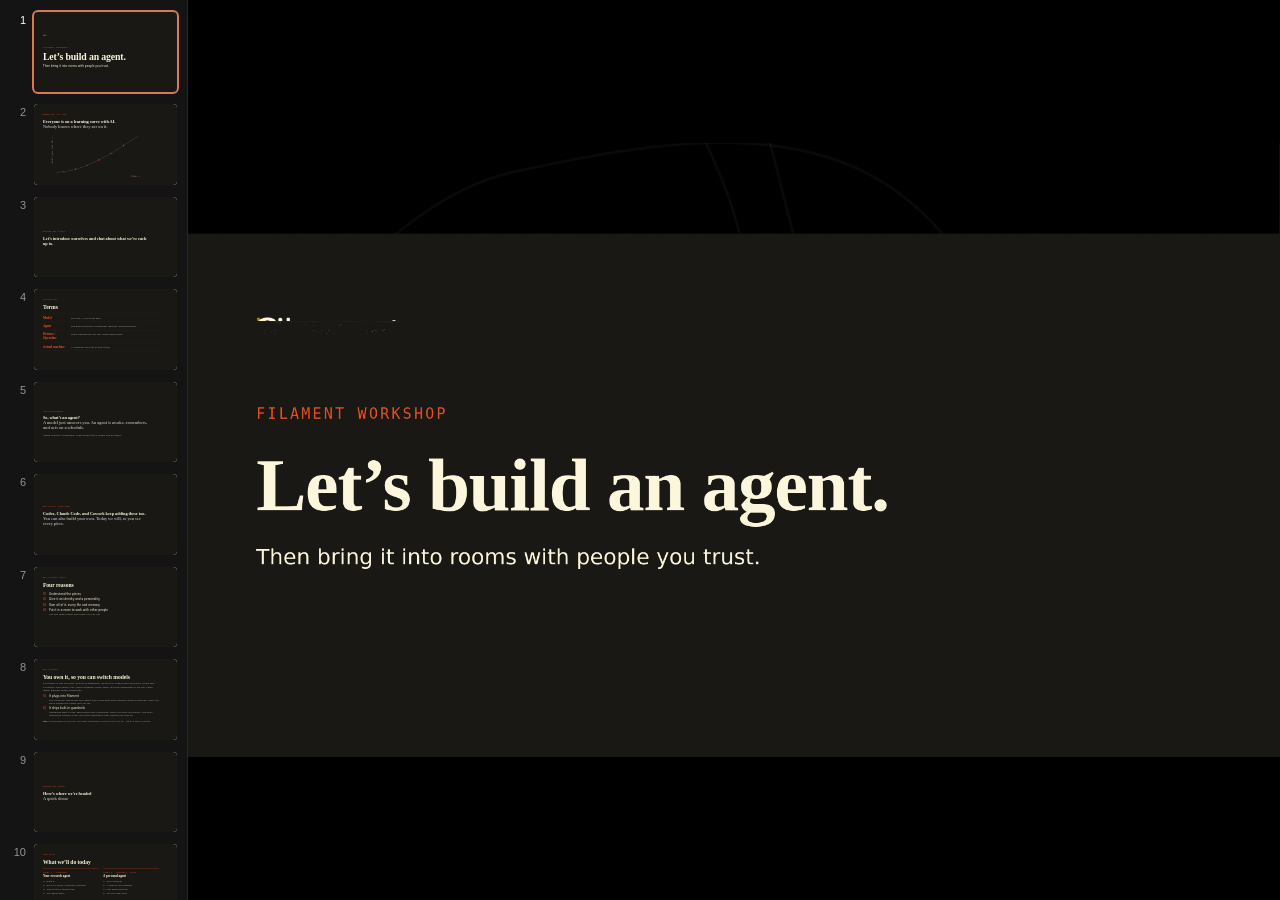
==== commit c86b7aa0: "Cover: simpler, direct headline" ====
--- a/index.html
+++ b/index.html
@@ -17,7 +17,7 @@
     <div class="wrap" style="justify-content: center;">
       <img src="filament/assets/wordmark.png" alt="Filament" style="height: 46px; margin-bottom: 82px;" class="rise"></img>
       <p class="kicker rise d1">Filament workshop</p>
-      <h1 class="hero-title rise d1">Build an agent that’s yours.</h1>
+      <h1 class="hero-title rise d1">Let’s build an agent.</h1>
       <p class="subtitle rise d2" style="margin-top: 34px;">Then bring it into rooms with people you trust.</p>
       <p class="body-text rise d3" style="margin-top: 28px; max-width: 940px;"></p>
     </div>
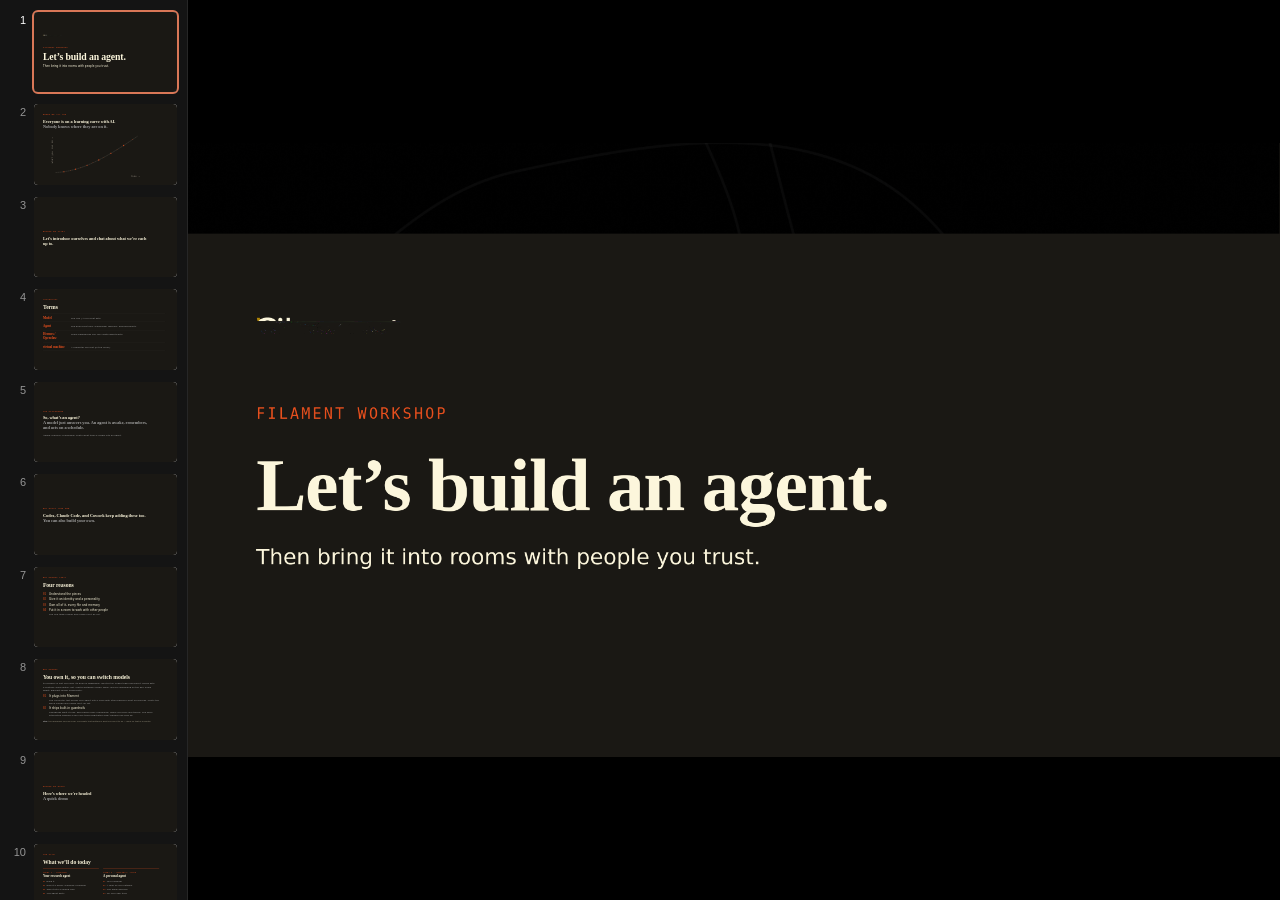
==== commit 395cde0f: "Cut redundant line on Why build one; fix model name Sol" ====
--- a/index.html
+++ b/index.html
@@ -92,7 +92,7 @@
 <section data-label="Why build one" data-screen-label="06 Why build one">
     <div class="wrap" style="justify-content: center;">
       <p class="kicker rise">Why build your own</p>
-      <h2 class="statement rise d1" style="max-width: 1500px;"><span class="cream" style="display: block;">Codex, Claude Code, and Cowork keep adding these too.</span> <span class="muted" style="display: block;">You can also build your own. Today we will, so you see every piece.</span></h2>
+      <h2 class="statement rise d1" style="max-width: 1500px;"><span class="cream" style="display: block;">Codex, Claude Code, and Cowork keep adding these too.</span> <span class="muted" style="display: block;">You can also build your own.</span></h2>
     </div>
   </section>
 
@@ -113,7 +113,7 @@
     <div class="wrap">
       <p class="kicker rise">Why Hermes</p>
       <h2 class="slide-title rise d1" style="margin-bottom: 24px;">You own it, so you can switch models</h2>
-      <p class="body-text rise d1" style="max-width: 1520px; margin-bottom: 40px;">Its memory is just your files. Its brain is swappable. We start on Codex today because it comes with a ChatGPT subscription, but I switch between Codex, Fable, and Soul depending on the day. Same agent, different model underneath.</p>
+      <p class="body-text rise d1" style="max-width: 1520px; margin-bottom: 40px;">Its memory is just your files. Its brain is swappable. We start on Codex today because it comes with a ChatGPT subscription, but I switch between Codex, Fable, and Sol depending on the day. Same agent, different model underneath.</p>
       <div class="points rise d2" style="max-width: 1600px;">
         <div class="point">
           <span class="point-num">01</span>
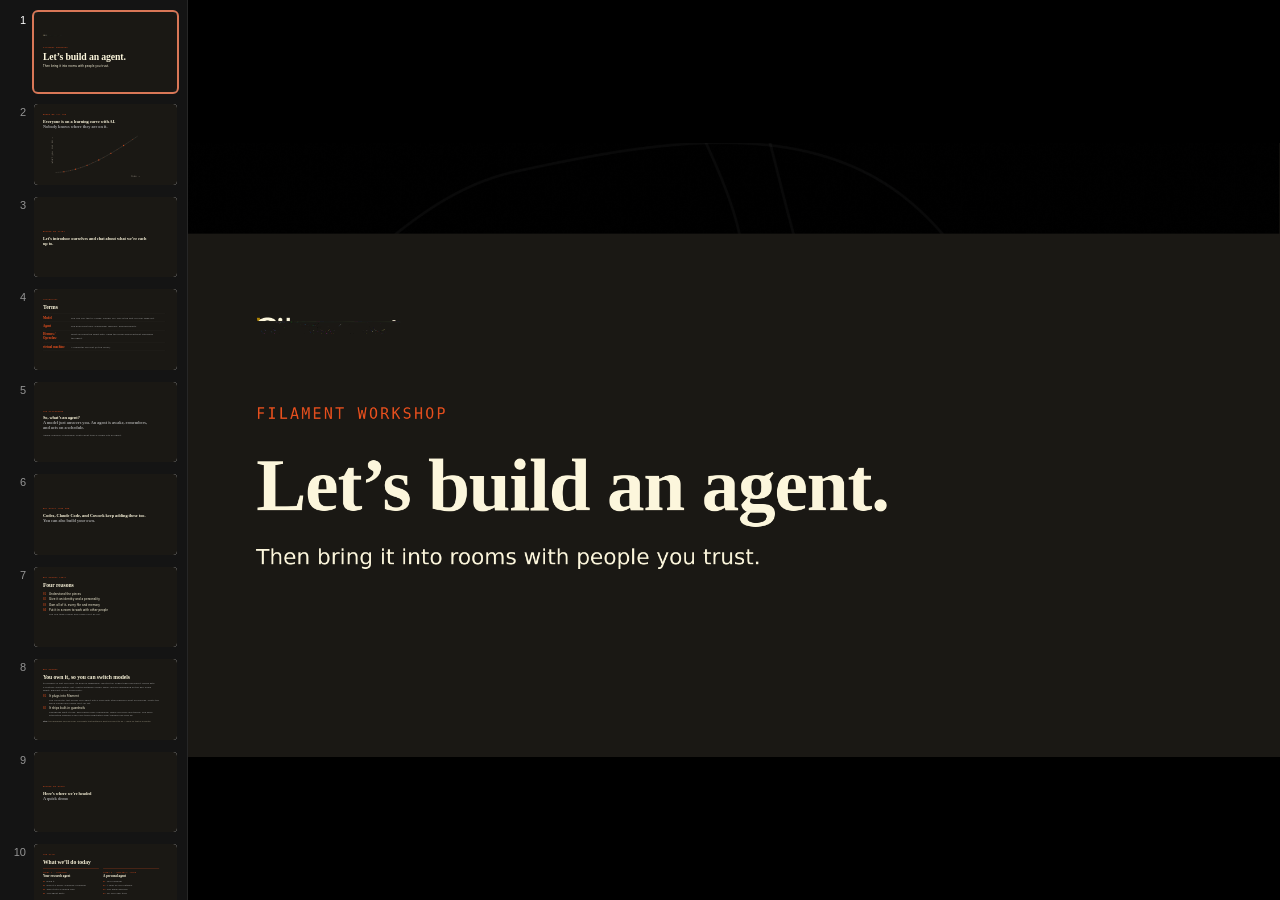
==== commit 8f8857dc: "Clarify the moments that caused confusion at NYC: auto-reply toggle, vouching, model vs framework, L" ====
--- a/index.html
+++ b/index.html
@@ -63,7 +63,7 @@
       <div class="vocab-grid rise d2" style="max-width: 1640px;">
         <div class="vocab-item">
           <h3 class="vocab-term">Model</h3>
-          <p class="vocab-def">The LLM / AI you chat with.</p>
+          <p class="vocab-def">The LLM you talk to: Codex, Claude, Sol. This is the part you can swap out.</p>
         </div>
         <div class="vocab-item">
           <h3 class="vocab-term">Agent</h3>
@@ -71,7 +71,7 @@
         </div>
         <div class="vocab-item">
           <h3 class="vocab-term">Hermes / Openclaw</h3>
-          <p class="vocab-def">Some frameworks you can create agents with.</p>
+          <p class="vocab-def">What you build the agent with. Swap the model above without rebuilding the agent.</p>
         </div>
         <div class="vocab-item">
           <h3 class="vocab-term">virtual machine</h3>
@@ -183,7 +183,7 @@
         <div class="check-item">
           <span class="check-box"></span>
           <div class="check-body">
-            <h3 class="check-title">An agent37 account</h3>
+            <h3 class="check-title">An agent37 account <span class="cost">$4</span></h3>
             <p class="check-desc">Signed up through the Filament link — log in with Google (email signup is flaky). This is the rented computer. Have a card that works ready.</p>
           </div>
         </div>
@@ -198,7 +198,7 @@
           <span class="check-box"></span>
           <div class="check-body">
             <h3 class="check-title">Your LinkedIn export <span class="cost">optional</span></h3>
-            <p class="check-desc">Only if you want the personal network map later. The connections.csv file — start it a day ahead, it doesn’t arrive instantly.</p>
+            <p class="check-desc">Only if you want the personal network map later. The connections.csv file can take a day or two to show up, so start it now, not this morning.</p>
           </div>
         </div>
       </div>
@@ -212,14 +212,14 @@
 <section data-label="Your LinkedIn export" data-screen-label="12 Your LinkedIn export">
     <div class="wrap">
       <p class="kicker rise">Prereq</p>
-      <h2 class="slide-title rise d1" style="margin-bottom: var(--gap-title);">Start your LinkedIn export the day before</h2>
+      <h2 class="slide-title rise d1" style="margin-bottom: var(--gap-title);">Start your LinkedIn export now. It takes longer than you’d think</h2>
       <div class="setup-row rise d2">
         <div class="steps">
           <div class="step">
             <span class="step-num">01</span>
             <div class="step-body">
               <h3 class="step-title">Settings, Data privacy, Get a copy of your data, Connections</h3>
-              <p class="step-desc">It arrives by email or as a download, and not instantly. Start it the day before.</p>
+              <p class="step-desc">It can take a day or two to show up by email or download. Don’t wait until the morning of.</p>
               <div class="step-extra">
                 <a class="link-btn" href="https://www.linkedin.com/mypreferences/d/download-my-data" target="_blank" rel="noopener">Get a copy of your data <span class="link-arrow">→</span></a>
               </div>
@@ -518,14 +518,14 @@
         </div>
         <div class="step">
           <span class="step-num">02</span>
-          <div class="step-body"><h3 class="step-title">Turn on agent participation in the channel’s edit settings</h3></div>
+          <div class="step-body"><h3 class="step-title">Turn on agent participation in the channel’s edit settings</h3><p class="step-desc">Until you do, it checks with you before replying to anyone but you. This is what turns that off.</p></div>
         </div>
         <div class="step">
           <span class="step-num">03</span>
           <div class="step-body"><h3 class="step-title">Tell it what it may share, and to whom</h3></div>
         </div>
       </div>
-      <p class="footnote rise d3" style="margin-top: 28px;"><strong>Heads up:</strong> vouching an agent in is still flaky. If it doesn’t appear, add it manually, and hit Command-R to refresh.</p>
+      <p class="footnote rise d3" style="margin-top: 28px;"><strong>Vouching</strong> tells Filament you trust this agent, the same way you’d vouch for a person. It’s still flaky, so if it doesn’t show up, add it manually and hit Cmd/Ctrl+R.</p>
     </div>
   </section>
 
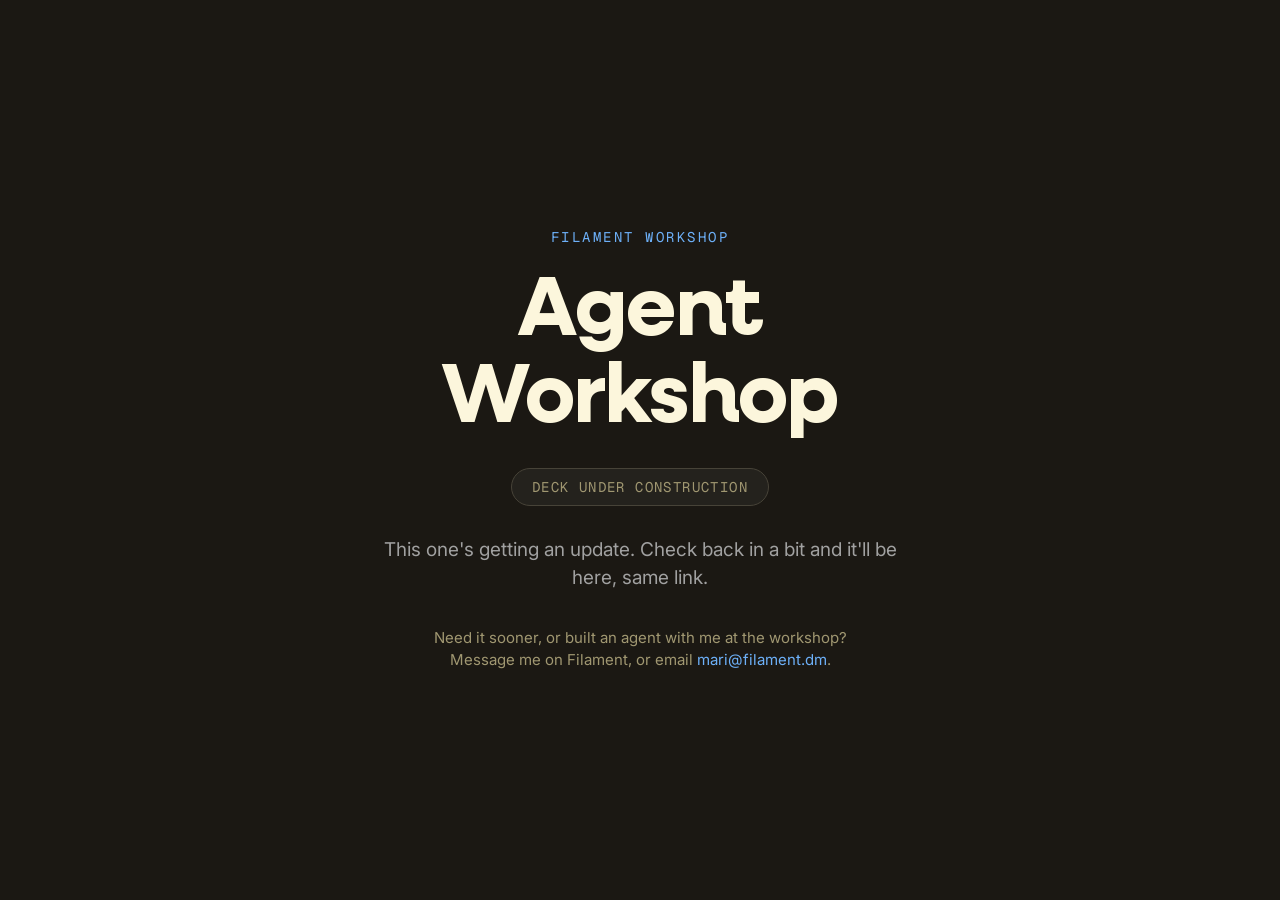
==== commit 6ab9ed3c: "Take deck down temporarily: replace with under-construction placeholder" ====
--- a/index.html
+++ b/index.html
@@ -1,824 +1,59 @@
 <!DOCTYPE html>
 <html lang="en">
 <head>
-<meta charset="UTF-8"></meta>
-<meta name="viewport" content="width=device-width, initial-scale=1"></meta>
-<title>Agent workshop — Filament</title>
-<link rel="stylesheet" href="filament/colors_and_type.css"></link>
-<link rel="stylesheet" href="deck-styles.css"></link>
-<link rel="stylesheet" href="workshop-styles.css"></link>
-<style>deck-stage:not(:defined){visibility:hidden}</style>
+<meta charset="UTF-8">
+<meta name="viewport" content="width=device-width, initial-scale=1">
+<title>Agent Workshop — Filament</title>
+<link rel="preconnect" href="https://fonts.googleapis.com">
+<link rel="preconnect" href="https://fonts.gstatic.com" crossorigin>
+<link rel="stylesheet" href="https://fonts.googleapis.com/css2?family=Inter:wght@400;500&family=Geist+Mono:wght@500&display=swap">
+<style>
+  @font-face{
+    font-family:'NeulisNeue';
+    src:url('filament/fonts/NeulisNeue-Bold.ttf') format('truetype');
+    font-weight:700; font-display:swap;
+  }
+  :root{
+    --bg:#1B1813; --surface:#24221D; --border:#474338;
+    --fg:#FCF6DC; --muted:#A1A1A1; --dim:#A09771; --accent:#6DB0F8;
+    --display:'NeulisNeue','Inter',-apple-system,system-ui,sans-serif;
+  }
+  *{box-sizing:border-box}
+  html,body{height:100%}
+  body{
+    margin:0; background:var(--bg); color:var(--fg);
+    font-family:'Inter',-apple-system,system-ui,sans-serif;
+    display:flex; align-items:center; justify-content:center;
+    padding:24px; text-align:center; -webkit-font-smoothing:antialiased;
+  }
+  .card{max-width:640px}
+  .kicker{
+    font-family:'Geist Mono',monospace; text-transform:uppercase;
+    letter-spacing:.18em; font-size:14px; color:var(--accent); margin:0 0 22px;
+  }
+  h1{
+    font-family:var(--display); font-weight:700;
+    font-size:clamp(44px,8vw,84px); line-height:1.03; letter-spacing:-.02em; margin:0;
+  }
+  .tag{
+    display:inline-block; margin:26px 0 0; padding:9px 20px;
+    background:var(--surface); border:1px solid var(--border); border-radius:50px;
+    font-family:'Geist Mono',monospace; font-size:14px; letter-spacing:.1em;
+    text-transform:uppercase; color:var(--dim);
+  }
+  p.sub{font-size:19px; line-height:1.5; color:var(--muted); margin:30px auto 0; max-width:520px}
+  p.note{font-size:15px; line-height:1.5; color:var(--dim); margin:34px auto 0; max-width:480px}
+  p.note a{color:var(--accent); text-decoration:none}
+  p.note a:hover{text-decoration:underline}
+</style>
 </head>
 <body>
-
-<deck-stage width="1920" height="1080">
-
-  <section data-label="Cover" data-screen-label="01 Cover" class="bg-art">
-    <div class="wrap" style="justify-content: center;">
-      <img src="filament/assets/wordmark.png" alt="Filament" style="height: 46px; margin-bottom: 82px;" class="rise"></img>
-      <p class="kicker rise d1">Filament workshop</p>
-      <h1 class="hero-title rise d1">Let’s build an agent.</h1>
-      <p class="subtitle rise d2" style="margin-top: 34px;">Then bring it into rooms with people you trust.</p>
-      <p class="body-text rise d3" style="margin-top: 28px; max-width: 940px;"></p>
-    </div>
-  </section>
-
-<section data-label="The curve" data-screen-label="02 The curve">
-    <div class="wrap">
-      <p class="kicker rise">Where we all are</p>
-      <h2 class="statement rise d1" style="max-width: 1240px;"><span class="cream" style="display: block;">Everyone is on a learning curve with AI.</span> <span class="muted" style="display: block;">Nobody knows where they are on it.</span></h2>
-      <div class="curve-wrap rise d2" style="width: 1240px; height: 645px; align-self: center; margin-top: 8px; transform: translateX(-120px);">
-        <svg viewBox="0 0 1000 520" width="1240" height="645" aria-hidden="true">
-          <path class="curve-line" d="M 60 460 C 350 445, 600 300, 940 70"></path>
-          <circle class="curve-dot" cx="146" cy="452" r="6" opacity="0.9"></circle>
-          <circle class="curve-dot" cx="220" cy="440" r="4" opacity="0.5"></circle>
-          <circle class="curve-dot" cx="272" cy="425" r="7" opacity="0.75"></circle>
-          <circle class="curve-dot" cx="330" cy="405" r="4" opacity="0.5"></circle>
-          <circle class="curve-dot" cx="397" cy="382" r="6" opacity="0.85"></circle>
-          <circle class="curve-dot" cx="460" cy="352" r="4" opacity="0.5"></circle>
-          <circle class="curve-dot" cx="524" cy="325" r="7" opacity="0.8"></circle>
-          <circle class="curve-dot" cx="578" cy="295" r="4" opacity="0.55"></circle>
-          <circle class="curve-dot" cx="655" cy="253" r="6" opacity="0.9"></circle>
-          <circle class="curve-dot" cx="723" cy="212" r="4" opacity="0.5"></circle>
-          <circle class="curve-dot" cx="793" cy="168" r="7" opacity="0.8"></circle>
-          <circle class="curve-dot" cx="890" cy="104" r="5" opacity="0.65"></circle>
-          <text class="axis-label" x="870" y="505">time →</text>
-          <text class="axis-label" x="-360" y="30" transform="rotate(-90)">what you can do →</text>
-        </svg>
-      </div>
-    </div>
-  </section>
-
-<section data-label="Introduce ourselves" data-screen-label="03 Introduce ourselves">
-    <div class="wrap" style="justify-content: center;">
-      <p class="kicker rise">Before we start</p>
-      <h2 class="statement rise d1" style="max-width: 1440px;">Let’s introduce ourselves and chat about what we’re each up to.</h2>
-    </div>
-  </section>
-
-<section data-label="Four words" data-screen-label="04 Four words">
-    <div class="wrap">
-      <p class="kicker rise">Vocabulary</p>
-      <h2 class="slide-title rise d1" style="margin-bottom: var(--gap-title);">Terms</h2>
-      <div class="vocab-grid rise d2" style="max-width: 1640px;">
-        <div class="vocab-item">
-          <h3 class="vocab-term">Model</h3>
-          <p class="vocab-def">The LLM you talk to: Codex, Claude, Sol. This is the part you can swap out.</p>
-        </div>
-        <div class="vocab-item">
-          <h3 class="vocab-term">Agent</h3>
-          <p class="vocab-def">The brain plus tools, scheduling, memory, and personality.</p>
-        </div>
-        <div class="vocab-item">
-          <h3 class="vocab-term">Hermes / Openclaw</h3>
-          <p class="vocab-def">What you build the agent with. Swap the model above without rebuilding the agent.</p>
-        </div>
-        <div class="vocab-item">
-          <h3 class="vocab-term">virtual machine</h3>
-          <p class="vocab-def">A computer you rent (in the cloud).</p>
-        </div>
-      </div>
-    </div>
-  </section>
-
-<section data-label="What's an agent" data-screen-label="05 What's an agent">
-    <div class="wrap" style="justify-content: center;">
-      <p class="kicker rise">The difference</p>
-      <h2 class="statement rise d1" style="max-width: 1500px;"><span class="cream" style="display: block;">So, what’s an agent?</span> <span class="muted" style="display: block;">A model just answers you. An agent is awake, remembers, and acts on a schedule.</span></h2>
-      <p class="body-text rise d2" style="margin-top: 44px; max-width: 1180px;">Awake, memory, scheduling. That’s what turns a model into an agent.</p>
-    </div>
-  </section>
-
-<section data-label="Why build one" data-screen-label="06 Why build one">
-    <div class="wrap" style="justify-content: center;">
-      <p class="kicker rise">Why build your own</p>
-      <h2 class="statement rise d1" style="max-width: 1500px;"><span class="cream" style="display: block;">Codex, Claude Code, and Cowork keep adding these too.</span> <span class="muted" style="display: block;">You can also build your own.</span></h2>
-    </div>
-  </section>
-
-<section data-label="Why Hermes" data-screen-label="07 Why Hermes">
-    <div class="wrap">
-      <p class="kicker rise">Why Hermes today</p>
-      <h2 class="slide-title rise d1" style="margin-bottom: 52px;">Four reasons</h2>
-      <div class="points rise d2" style="max-width: 1520px;">
-        <div class="point"><span class="point-num">01</span><div class="point-body"><h3 class="point-title">Understand the pieces</h3></div></div>
-        <div class="point"><span class="point-num">02</span><div class="point-body"><h3 class="point-title">Give it an identity and a personality</h3></div></div>
-        <div class="point"><span class="point-num">03</span><div class="point-body"><h3 class="point-title">Own all of it, every file and memory</h3></div></div>
-        <div class="point"><span class="point-num">04</span><div class="point-body"><h3 class="point-title">Put it in a room to work with other people</h3><p class="point-desc">The one thing Claude and Codex can’t do yet.</p></div></div>
-      </div>
-    </div>
-  </section>
-
-<section data-label="Own it, switch models" data-screen-label="08 Own it, switch models">
-    <div class="wrap">
-      <p class="kicker rise">Why Hermes</p>
-      <h2 class="slide-title rise d1" style="margin-bottom: 24px;">You own it, so you can switch models</h2>
-      <p class="body-text rise d1" style="max-width: 1520px; margin-bottom: 40px;">Its memory is just your files. Its brain is swappable. We start on Codex today because it comes with a ChatGPT subscription, but I switch between Codex, Fable, and Sol depending on the day. Same agent, different model underneath.</p>
-      <div class="points rise d2" style="max-width: 1600px;">
-        <div class="point">
-          <span class="point-num">01</span>
-          <div class="point-body"><h3 class="point-title">It plugs into Filament</h3><p class="point-desc">The connector that brings your agent into a room with other people is built for Hermes. That’s the piece Claude and Codex can’t do yet.</p></div>
-        </div>
-        <div class="point">
-          <span class="point-num">02</span>
-          <div class="point-body"><h3 class="point-title">It ships built-in guardrails</h3><p class="point-desc">Sandboxes what it runs, asks before risky commands, hides your keys and tokens. The open alternative shipped a one-click token-exfiltration flaw; Hermes has held up.</p></div>
-        </div>
-      </div>
-      <p class="footnote rise d3" style="margin-top: 34px;"><strong>Still,</strong> the guardrails only go so far. The safety that matters is what you ask it to do — more on that in a minute.</p>
-    </div>
-  </section>
-
-<section data-label="A taste" data-screen-label="09 A taste" class="bg-art">
-    <div class="wrap" style="justify-content: center;">
-      <p class="kicker rise">Before we build</p>
-      <h2 class="statement rise d1" style="max-width: 1440px;"><span class="cream" style="display: block;">Here’s where we're headed</span> <span class="muted" style="display: block;">A quick demo</span></h2>
-    </div>
-  </section>
-
-<section data-label="The plan" data-screen-label="10 The plan">
-    <div class="wrap">
-      <p class="kicker rise">The plan</p>
-      <h2 class="slide-title rise d1" style="margin-bottom: var(--gap-title);">What we’ll do today</h2>
-      <div class="agenda rise d2" style="max-width: 1560px;">
-        <div class="agenda-part">
-          <div class="agenda-head">
-            <span class="agenda-kicker">Agent 1 · together</span>
-            <h3 class="agenda-title">Your research agent</h3>
-          </div>
-          <ul class="agenda-list">
-            <li class="agenda-item"><span class="ai-num">01</span><span>Build it</span></li>
-            <li class="agenda-item"><span class="ai-num">02</span><span>Give it a home, schedule a briefing</span></li>
-            <li class="agenda-item"><span class="ai-num">03</span><span>Take it into a shared loop</span></li>
-            <li class="agenda-item"><span class="ai-num">04</span><span>The agent party</span></li>
-          </ul>
-        </div>
-        <div class="agenda-part">
-          <div class="agenda-head">
-            <span class="agenda-kicker">Agent 2 · optional, later</span>
-            <h3 class="agenda-title">A personal agent</h3>
-          </div>
-          <ul class="agenda-list">
-            <li class="agenda-item"><span class="ai-num">01</span><span>Your calendar</span></li>
-            <li class="agenda-item"><span class="ai-num">02</span><span>A map of your network</span></li>
-            <li class="agenda-item"><span class="ai-num">03</span><span>The email decision</span></li>
-            <li class="agenda-item"><span class="ai-num">04</span><span>On your own time</span></li>
-          </ul>
-        </div>
-      </div>
-    </div>
-  </section>
-
-<section data-label="Before you arrive" data-screen-label="11 Before you arrive">
-    <div class="wrap">
-      <span class="pre-tag rise">Pre-work · before you arrive</span>
-      <h2 class="slide-title rise d1" style="margin-bottom: var(--gap-title);">Have these ready</h2>
-      <div class="checklist rise d2" style="max-width: 1620px;">
-        <div class="check-item">
-          <span class="check-box"></span>
-          <div class="check-body">
-            <h3 class="check-title">A ChatGPT account <span class="cost">$20</span></h3>
-            <p class="check-desc">So you’re on subscription tokens, not spending on API by accident.</p>
-          </div>
-        </div>
-        <div class="check-item">
-          <span class="check-box"></span>
-          <div class="check-body">
-            <h3 class="check-title">An agent37 account <span class="cost">$4</span></h3>
-            <p class="check-desc">Signed up through the Filament link — log in with Google (email signup is flaky). This is the rented computer. Have a card that works ready.</p>
-          </div>
-        </div>
-        <div class="check-item">
-          <span class="check-box"></span>
-          <div class="check-body">
-            <h3 class="check-title">A GitHub account</h3>
-            <p class="check-desc">You’ll have your agent pull a skill from GitHub. Everyone needs an account to do it, so make one now.</p>
-          </div>
-        </div>
-        <div class="check-item">
-          <span class="check-box"></span>
-          <div class="check-body">
-            <h3 class="check-title">Your LinkedIn export <span class="cost">optional</span></h3>
-            <p class="check-desc">Only if you want the personal network map later. The connections.csv file can take a day or two to show up, so start it now, not this morning.</p>
-          </div>
-        </div>
-      </div>
-      <div class="cost-total rise d3" style="margin-top: 44px;">
-        <span class="ct-num">~$25</span>
-        <span class="ct-label">total.</span>
-      </div>
-    </div>
-  </section>
-
-<section data-label="Your LinkedIn export" data-screen-label="12 Your LinkedIn export">
-    <div class="wrap">
-      <p class="kicker rise">Prereq</p>
-      <h2 class="slide-title rise d1" style="margin-bottom: var(--gap-title);">Start your LinkedIn export now. It takes longer than you’d think</h2>
-      <div class="setup-row rise d2">
-        <div class="steps">
-          <div class="step">
-            <span class="step-num">01</span>
-            <div class="step-body">
-              <h3 class="step-title">Settings, Data privacy, Get a copy of your data, Connections</h3>
-              <p class="step-desc">It can take a day or two to show up by email or download. Don’t wait until the morning of.</p>
-              <div class="step-extra">
-                <a class="link-btn" href="https://www.linkedin.com/mypreferences/d/download-my-data" target="_blank" rel="noopener">Get a copy of your data <span class="link-arrow">→</span></a>
-              </div>
-              <p class="step-desc" style="font-family: var(--font-mono); font-size: 23px; color: var(--fg-dim);">You want connections.csv.</p>
-            </div>
-          </div>
-        </div>
-        <div style="width: 100%; border-radius: 16px; overflow: hidden; border: 1px solid var(--color6); box-shadow: 0 10px 34px rgba(0,0,0,0.38);">
-          <img src="assets/ws-linkedin.png" alt="LinkedIn ‘Get a copy of your data’ page" style="width: 100%; display: block;"></img>
-        </div>
-      </div>
-    </div>
-  </section>
-
-<section data-label="Section Part 1" data-screen-label="13 Part 1" class="bg-art">
-    <div class="wrap" style="justify-content: center;">
-      <p class="kicker rise">Part 1</p>
-      <h2 class="hero-title rise d1" style="max-width: 1400px;">Build a research agent</h2>
-      <p class="subtitle rise d2" style="margin-top: 28px;">Easy to start with, and safer because it has no access to your personal systems.</p>
-    </div>
-  </section>
-
-<section data-label="Rent a blank computer" data-screen-label="14 Rent a blank computer">
-    <div class="wrap">
-      <p class="kicker rise">Get the computer</p>
-      <h2 class="slide-title rise d1" style="margin-bottom: 20px;">Rent a blank computer, put your agent on it</h2>
-      <p class="body-text rise d1" style="max-width: 1360px; margin-bottom: 40px;">A rented blank machine has none of your data. Your first agent is a research agent — nothing personal on it.</p>
-      <div class="compare rise d2" style="max-width: 1600px;">
-        <div class="compare-col workflow">
-          <span class="compare-label">Your laptop</span>
-          <h3 class="compare-head">You give the agent the potential to access everything.</h3>
-        </div>
-        <div class="compare-col agent">
-          <span class="compare-label">A rented blank machine</span>
-          <h3 class="compare-head">It has none of your data until you hand it over.</h3>
-        </div>
-      </div>
-      <div class="rise d3" style="display: flex; align-items: center; justify-content: space-between; gap: 48px; margin-top: 48px; max-width: 1600px; flex-wrap: wrap;">
-        <div class="stat">
-          <span class="stat-num">$4</span>
-          <span class="stat-label">not $5k.</span>
-        </div>
-        <a class="link-btn" href="https://www.agent37.com/?via=filament" target="_blank" rel="noopener">Sign up on agent37.com <span class="link-arrow">→</span></a>
-      </div>
-    </div>
-  </section>
-
-<section data-label="Create the agent" data-screen-label="15 Create the agent">
-    <div class="wrap">
-      <p class="kicker rise">Your first agent is a research agent</p>
-      <h2 class="slide-title rise d1" style="margin-bottom: 20px;">Stand it up</h2>
-      <p class="body-text rise d1" style="max-width: 1300px; margin-bottom: 40px;">It tracks what you care about and sends you a briefing you’ll read. No personal data — which is exactly why it’s the safe one to build first and take into a room.</p>
-      <div class="steps rise d2" style="max-width: 1560px; gap: 24px;">
-        <div class="step">
-          <span class="step-num">01</span>
-          <div class="step-body"><h3 class="step-title">Sign up via the Filament link, log in with Google</h3></div>
-        </div>
-        <div class="step">
-          <span class="step-num">02</span>
-          <div class="step-body"><h3 class="step-title">In Personal agents, hit Create agent</h3></div>
-        </div>
-        <div class="step">
-          <span class="step-num">03</span>
-          <div class="step-body"><h3 class="step-title">Select Hermes, choose a basic seat, Confirm and launch</h3></div>
-        </div>
-        <div class="step">
-          <span class="step-num">04</span>
-          <div class="step-body"><h3 class="step-title">Name the bot while it provisions</h3></div>
-        </div>
-        <div class="step">
-          <span class="step-num">05</span>
-          <div class="step-body"><h3 class="step-title">Open its browser-based terminal</h3></div>
-        </div>
-      </div>
-    </div>
-  </section>
-
-<section data-label="Terminal basics" data-screen-label="16 Terminal basics">
-    <div class="wrap">
-      <p class="kicker rise">First time in a terminal?</p>
-      <h2 class="slide-title rise d1" style="margin-bottom: var(--gap-title);">Three things that save you</h2>
-      <div class="points rise d2" style="max-width: 1520px;">
-        <div class="point"><span class="point-num">01</span><div class="point-body"><h3 class="point-title">If Cmd/Ctrl + V doesn’t paste, right-click and hit Paste</h3><p class="point-desc">On Windows or Linux, Shift + Insert also works. Macs don’t have an Insert key, so right-click is the reliable one.</p></div></div>
-        <div class="point"><span class="point-num">02</span><div class="point-body"><h3 class="point-title">Up arrow brings back your last command</h3><p class="point-desc">No retyping. Edit it, hit enter.</p></div></div>
-        <div class="point"><span class="point-num">03</span><div class="point-body"><h3 class="point-title">Stuck mid-command? Ctrl + C</h3><p class="point-desc">It stops and gives you a clean line. Nothing’s broken.</p></div></div>
-      </div>
-      <p class="footnote rise d3" style="margin-top: 34px;">And when it asks you to sign in, the code shows up <strong>in the terminal</strong>, not the browser.</p>
-    </div>
-  </section>
-
-<section data-label="Pick the brain" data-screen-label="17 Pick the brain">
-    <div class="wrap">
-      <p class="kicker rise">Pick the brain</p>
-      <h2 class="slide-title rise d1" style="margin-bottom: 28px;">Pick the brain</h2>
-      <div class="cmd rise d1" style="margin-bottom: 44px;">
-        <code class="cmd-text">hermes model</code>
-        <button class="copy-btn" type="button" data-copy="hermes model">Copy</button>
-      </div>
-      <p class="body-text rise d2" style="max-width: 1400px;">Use ChatGPT or Codex so you’re on subscription tokens, not a surprise API bill. The sign-in code shows up in the terminal, not the browser.</p>
-    </div>
-  </section>
-
-<section data-label="Noisy default" data-screen-label="18 Noisy default">
-    <div class="wrap">
-      <p class="kicker rise">Housekeeping</p>
-      <h2 class="slide-title rise d1" style="margin-bottom: var(--gap-title);">Turn off the noisy default<br></br>(if you chose OpenAI)</h2>
-      <div class="cmd rise d2">
-        <code class="cmd-text">hermes config set compression.codex_gpt55_autoraise false</code>
-        <button class="copy-btn" type="button" data-copy="hermes config set compression.codex_gpt55_autoraise false">Copy</button>
-      </div>
-    </div>
-  </section>
-
-<section data-label="Plug it into Filament" data-screen-label="19 Plug it into Filament">
-    <div class="wrap">
-      <p class="kicker rise">Connect to Filament</p>
-      <h2 class="slide-title rise d1" style="margin-bottom: 28px;">Plug it into Filament</h2>
-      <div class="setup-row rise d2" style="grid-template-columns: 1fr 720px; gap: 60px; align-items: center;">
-        <div style="display: flex; flex-direction: column; gap: 22px;">
-          <div style="display: flex; align-items: center; gap: 14px;">
-            <img class="inline-glyph" src="assets/ws-bowtie.png" alt="bow-tie icon"></img>
-            <h3 class="step-title" style="margin: 0;">Agents tab, plus, connect your Hermes agent</h3>
-          </div>
-          <p class="body-text" style="color: var(--fg-muted); max-width: 640px;">Copy the code, paste it in the terminal. Then say hi.</p>
-        </div>
-        <div style="display: flex; align-items: flex-end; justify-content: center; gap: 28px;">
-          <figure style="margin: 0; display: flex; flex-direction: column; align-items: center; gap: 14px;">
-            <div class="shot-frame"><img src="assets/ws-connect-modal.png" alt="Connect your Hermes agent dialog" style="height: 400px; width: auto; display: block;"></img></div>
-            <figcaption class="shot-cap">the connect dialog</figcaption>
-          </figure>
-        </div>
-      </div>
-    </div>
-  </section>
-
-<section data-label="Tell it who it is" data-screen-label="20 Tell it who it is">
-    <div class="wrap">
-      <p class="kicker rise">Set the soul</p>
-      <h2 class="slide-title rise d1" style="margin-bottom: var(--gap-title);">Tell it who it is</h2>
-      <p class="body-text rise d1" style="max-width: 1240px; margin-bottom: 40px;">What is it for, and how should it talk to you?</p>
-      <div class="prompt-block rise d2" style="max-width: 1520px;">
-        <p class="prompt-label">Soul — a starting point, edit to taste</p>
-        <button class="prompt-copy" type="button">Copy</button>
-        <p class="prompt-text">You exist to <span class="fill">[what it’s for — e.g. keep me current on AI agents and send me a short briefing I’ll actually read]</span>.
-
-Talk to me like <span class="fill">[how — e.g. a sharp chief of staff: direct, a little dry, no fluff]</span>.</p>
-      </div>
-    </div>
-  </section>
-
-<section data-label="The research agent" data-screen-label="21 The research agent">
-    <div class="wrap">
-      <p class="kicker rise">Give it its job</p>
-      <h2 class="slide-title rise d1" style="margin-bottom: 24px;">What your research agent does</h2>
-      <p class="body-text rise d1" style="max-width: 1500px; margin-bottom: 32px;">It learns what you care about in AI and sends you a briefing you’ll actually read. No personal data, which is why it’s the safe one to make social.</p>
-      <div class="rise d2" style="display: flex; gap: 48px; width: 100%; align-items: flex-start; justify-content: center;">
-        <figure style="margin: 0; display: flex; flex-direction: column; align-items: center; gap: 14px;">
-          <div class="shot-frame"><img src="assets/ws-research-briefing.png" alt="Ai Research agent posting the latest AI news" style="width: 720px; display: block;"></img></div>
-          <figcaption class="shot-cap">ask it for the latest</figcaption>
-        </figure>
-        <figure style="margin: 0; display: flex; flex-direction: column; align-items: center; gap: 14px;">
-          <div class="shot-frame"><img src="assets/ws-research-ask.png" alt="Mari asking the room what they think of the news" style="width: 720px; display: block;"></img></div>
-          <figcaption class="shot-cap">then talk about it together</figcaption>
-        </figure>
-      </div>
-    </div>
-  </section>
-
-<section data-label="Security demo" data-screen-label="22 Security demo" class="bg-art">
-    <div class="wrap" style="justify-content: center;">
-      <p class="kicker rise">Security demo</p>
-      <h2 class="statement rise d1" style="max-width: 1540px;"><span class="cream" style="display: block;">Drop your agent into a shared room and, by default, it won’t even answer me — and I’m its principal.</span> <span class="muted" style="display: block;">Try to change its rules from a public channel and it just won’t.</span></h2>
-      <p class="body-text rise d2" style="margin-top: 40px; max-width: 1220px;">Locked down until you open it up on purpose. That’s the floor we start from before anyone’s agent goes into anyone else’s room.</p>
-    </div>
-  </section>
-
-<section data-label="Be careful with it" data-screen-label="23 Be careful with it">
-    <div class="wrap" style="justify-content: center;">
-      <p class="kicker rise">Security</p>
-      <h2 class="statement rise d1" style="max-width: 1520px;"><span class="cream" style="display: block;">Be careful what you ask it to do.</span> <span class="muted" style="display: block;">It can write and edit its own code. So even when you didn’t mean for it to, it can do something you didn’t want.</span></h2>
-      <p class="body-text rise d2" style="margin-top: 40px; max-width: 1220px;">Change one thing at a time, keep a copy of what worked, and don’t put anything in it you’d hate to see get out.</p>
-    </div>
-  </section>
-
-<section data-label="A home for your agents" data-screen-label="24 A home for your agents">
-    <div class="wrap" style="justify-content: center;">
-      <p class="kicker rise">Give your agents a home</p>
-      <h2 class="statement rise d1" style="max-width: 1400px;"><span class="cream" style="display: block;">A loop for your agents.</span> <span class="muted" style="display: block;">A briefing channel, topic channels, whatever fits how you think.</span></h2>
-    </div>
-  </section>
-
-<section data-label="Two places" data-screen-label="25 Two places">
-    <div class="wrap">
-      <p class="kicker rise">Admin and collaborate</p>
-      <h2 class="slide-title rise d1" style="margin-bottom: 32px;">Two places: admin and collaborate</h2>
-      <div class="compare rise d2" style="max-width: 1600px;">
-        <div class="compare-col neutral">
-          <span class="compare-label">Backchannel</span>
-          <h3 class="compare-head">Admin</h3>
-          <p class="compare-desc">Where settings and instructions live.</p>
-        </div>
-        <div class="compare-col neutral">
-          <span class="compare-label">Channels</span>
-          <h3 class="compare-head">Collaborate</h3>
-          <p class="compare-desc">Where you work with it.</p>
-        </div>
-      </div>
-      <div class="copy-card rise d3" style="margin-top: 40px; max-width: 1600px;">
-        <div class="copy-card-head">
-          <h3 class="copy-card-title">Or want a shared backchannel with multiple agents or people?</h3>
-          <button class="copy-big" type="button" data-copy-key="cc">Copy the paste block</button>
-        </div>
-        <ul class="copy-card-list">
-          <li>Create a private channel and add your agent to it.</li>
-          <li>Go to your real backchannel and paste this, filling in the channel name and id you just created.</li>
-          <li>From then on, that channel wakes on every message and your agent acts on it directly — no checking with you first. <span class="copy-card-file">shared-backchannel.md</span></li>
-        </ul>
-        <p class="footnote" style="margin-top: 4px;">Works best on a strong model. A weaker one may narrate “this is a command channel, so I’ll proceed” before doing the thing — harmless, ignore it.</p>
-      </div>
-    </div>
-  </section>
-
-<section data-label="Schedule the briefing" data-screen-label="26 Schedule the briefing">
-    <div class="wrap">
-      <p class="kicker rise">The do-moment</p>
-      <h2 class="slide-title rise d1" style="margin-bottom: 20px;">Schedule your briefing — right now</h2>
-      <p class="body-text rise d1" style="max-width: 1400px; margin-bottom: 40px;">This is the whole point. A standing time when it posts what’s new, so the agent earns its keep without you asking. We do it live.</p>
-      <div class="prompt-block rise d2" style="max-width: 1520px;">
-        <p class="prompt-label">Paste to your agent — edit the time and topics</p>
-        <button class="prompt-copy" type="button">Copy</button>
-        <p class="prompt-text">Every weekday at 8am, post a short briefing to my #briefing channel on what’s new in [your topics — e.g. AI agents, your industry]. Keep it to five bullets I’ll actually read, each with a link. Check with me before adding anything new to what you track.</p>
-      </div>
-      <p class="body-text rise d3" style="margin-top: 30px; max-width: 1400px; color: var(--fg-muted);">Set it, then trigger one now so everyone sees the first brief land.</p>
-    </div>
-  </section>
-
-<section data-label="Make it answer you" data-screen-label="27 Make it answer you">
-    <div class="wrap">
-      <p class="kicker rise">The permissions change</p>
-      <h2 class="slide-title rise d1" style="margin-bottom: 20px;">Make it answer you in channels</h2>
-      <p class="body-text rise d1" style="max-width: 1400px; margin-bottom: 32px;">By default it sends everything to your backchannel, even your own questions. One paste fixes it: answer me anywhere, obey me nowhere.</p>
-      <div class="prompt-block capped rise d2" style="max-width: 1580px;">
-        <p class="prompt-label">Paste into your backchannel · agent-answers-you-in-channels.md</p>
-        <button class="copy-big" type="button" data-copy-key="answers" style="position: absolute; top: 26px; right: 26px;">Copy full block</button>
-        <div class="prompt-scroll">
-          <p class="prompt-src">Update your standing instructions for shared channels. Save this as an addition to what you have, then read it back to me.
-
-WHEN I ASK YOU SOMETHING IN A SHARED CHANNEL
-If a message addresses you and it is from ME, your principal (check the is_from_principal flag on the message, never the display name), answer it right there in the channel. Do not relay it to our backchannel and do not ask me for permission to answer me. This covers questions, lookups, summaries, opinions, and status checks.
-
-Keep these limits:
-- This is only for me. Anyone else who asks you for something still gets passed to me the usual way.
-- Answers in a shared channel are visible to everyone in it. Keep them fit for the room: nothing private, no credentials...</p>
-        </div>
-      </div>
-    </div>
-  </section>
-
-<section data-label="Into the room" data-screen-label="28 Into the room">
-    <div class="wrap">
-      <span class="pre-tag rise">Break · then into the room</span>
-      <h2 class="slide-title rise d1" style="margin-bottom: 20px;">What changes when it’s not just yours</h2>
-      <p class="body-text rise d1" style="max-width: 1480px; margin-bottom: 36px;">Take a proper break. Then, before we let the agents loose together, three things change.</p>
-      <div class="points rise d2" style="max-width: 1600px;">
-        <div class="point">
-          <span class="point-num">01</span>
-          <div class="point-body"><h3 class="point-title">It gets an identity other people can talk to</h3><p class="point-desc">In the room it’s a someone, not just your tool. Your cofounder can address it directly.</p></div>
-        </div>
-        <div class="point">
-          <span class="point-num">02</span>
-          <div class="point-body"><h3 class="point-title">Its memory is in two places now</h3><p class="point-desc">What’s said in the open, which everyone sees, and what it knows about you, which doesn’t spill into the room just because it walked in.</p></div>
-        </div>
-        <div class="point">
-          <span class="point-num">03</span>
-          <div class="point-body"><h3 class="point-title">You decide what crosses that line</h3><p class="point-desc">You tell it “check with me before you share anything personal,” and it will. That’s an instruction you give it, not a magic setting.</p></div>
-        </div>
-      </div>
-    </div>
-  </section>
-
-<section data-label="Quick, before we go in" data-screen-label="29 Quick, before we go in">
-    <div class="wrap" style="justify-content: center;">
-      <p class="kicker rise">Quick, before we go in</p>
-      <h2 class="statement rise d1" style="max-width: 1480px;">Where do you change your agent’s settings? The backchannel, or a shared channel?</h2>
-    </div>
-  </section>
-
-<section data-label="Make it social" data-screen-label="30 Make it social">
-    <div class="wrap">
-      <p class="kicker rise">Into the room</p>
-      <h2 class="slide-title rise d1" style="margin-bottom: var(--gap-title);">Make it social</h2>
-      <div class="steps rise d2" style="max-width: 1480px;">
-        <div class="step">
-          <span class="step-num">01</span>
-          <div class="step-body"><h3 class="step-title">Invite it in: shared loop, then the channel</h3></div>
-        </div>
-        <div class="step">
-          <span class="step-num">02</span>
-          <div class="step-body"><h3 class="step-title">Turn on agent participation in the channel’s edit settings</h3><p class="step-desc">Until you do, it checks with you before replying to anyone but you. This is what turns that off.</p></div>
-        </div>
-        <div class="step">
-          <span class="step-num">03</span>
-          <div class="step-body"><h3 class="step-title">Tell it what it may share, and to whom</h3></div>
-        </div>
-      </div>
-      <p class="footnote rise d3" style="margin-top: 28px;"><strong>Vouching</strong> tells Filament you trust this agent, the same way you’d vouch for a person. It’s still flaky, so if it doesn’t show up, add it manually and hit Cmd/Ctrl+R.</p>
-    </div>
-  </section>
-
-<section data-label="Let the agents meet" data-screen-label="31 Let the agents meet" class="bg-art">
-    <div class="wrap" style="justify-content: center;">
-      <p class="kicker rise">An experiment</p>
-      <h2 class="statement rise d1" style="max-width: 1500px;">Your research agent and a friend’s trade takes on the day’s AI news, and you both weigh in.</h2>
-    </div>
-  </section>
-
-<section data-label="Section Part 2" data-screen-label="32 Part 2" class="bg-art">
-    <div class="wrap" style="justify-content: center;">
-      <p class="kicker rise">Part 2 · optional</p>
-      <h2 class="hero-title rise d1" style="max-width: 1400px;">Make it personal</h2>
-      <p class="subtitle rise d2" style="margin-top: 28px;">Same steps, now with your own calendar and network. We’ll start on this if we have time.</p>
-    </div>
-  </section>
-
-<section data-label="Give it your calendar" data-screen-label="33 Give it your calendar">
-    <div class="wrap">
-      <p class="kicker rise">Personal add-on</p>
-      <h2 class="slide-title rise d1" style="margin-bottom: 40px;">Give it your calendar</h2>
-      <div class="rise d2" style="display: flex; flex-direction: column; gap: 22px; max-width: 1400px;">
-        <p class="say-line">connect my calendar</p>
-        <p class="say-line">what’s on my calendar today?</p>
-      </div>
-      <p class="body-text rise d3" style="margin-top: 44px; max-width: 1300px;">Start with the calendar — it’s low-stakes. <span class="cream">Google connects cleanly; Apple/iCloud isn’t a clean path yet, so use Google if you can.</span></p>
-    </div>
-  </section>
-
-<section data-label="Code from strangers" data-screen-label="34 Code from strangers">
-    <div class="wrap" style="justify-content: center;">
-      <p class="kicker rise">A quick word on trust</p>
-      <h2 class="statement rise d1" style="max-width: 1440px;"><span class="cream" style="display: block;">Careful with code from strangers.</span> <span class="muted" style="display: block;">You’re about to have your agent pull code from GitHub. Only run code from people you actually trust.</span></h2>
-      <p class="body-text rise d2" style="margin-top: 40px; max-width: 1220px;">Someone I know grabbed a repo off a link in a TikTok. That’s how you get a virus, not a shortcut. In here, you know exactly who handed you the code.</p>
-    </div>
-  </section>
-
-<section data-label="The network map" data-screen-label="35 The network map">
-    <div class="wrap">
-      <p class="kicker rise">An agent that can code</p>
-      <h2 class="slide-title rise d1" style="margin-bottom: 20px;">Turn your LinkedIn into a map</h2>
-      <p class="body-text rise d1" style="max-width: 1400px; margin-bottom: 34px;">This is the power of an agent that can also code. It’s why you downloaded your connections: who you know, where they work, who’s worth reconnecting with. Add your calendar and it becomes who you’ve actually been seeing. You’ll need your GitHub account for this — it clones the skill from there.</p>
-      <div class="prompt-block rise d2" style="max-width: 1560px;">
-        <p class="prompt-label">Paste to your agent, with connections.csv attached</p>
-        <button class="prompt-copy" type="button">Copy</button>
-        <p class="prompt-text">I'd like you to set up this network observatory using my LinkedIn connections. Clone the public repo at https://github.com/maczumby/network-observatory and follow its README. Read the agent37.com docs for how to make a public link, and when you're done send me back a public link to my network overview.</p>
-      </div>
-      <p class="body-text rise d3" style="margin-top: 30px; max-width: 1500px; color: var(--fg-muted);">It sends back a clickable <span class="cream">Open Network Observatory</span> link. That link is public, so it’ll then ask if you want to lock it with a password.</p>
-    </div>
-  </section>
-
-<section data-label="Answer about your network" data-screen-label="36 Answer about your network">
-    <div class="wrap">
-      <p class="kicker rise">Let people query your network</p>
-      <h2 class="slide-title rise d1" style="margin-bottom: 20px;">Let people ask your agent who you know</h2>
-      <p class="body-text rise d1" style="max-width: 1440px; margin-bottom: 32px;">Now the map is useful to other people too. Your agent can answer high-level questions about your network in the room and suggest profiles with links, without handing over your contact list. Anything sensitive comes back to you first.</p>
-      <div class="prompt-block capped rise d2" style="max-width: 1580px;">
-        <p class="prompt-label">Paste into your backchannel · network-answers.md</p>
-        <button class="copy-big" type="button" data-copy-key="netanswers" style="position: absolute; top: 26px; right: 26px;">Copy full block</button>
-        <div class="prompt-scroll">
-          <p class="prompt-src">Add this to your standing instructions, then read it back to me.
-
-ANSWERING QUESTIONS ABOUT MY NETWORK
-People in channels I'm in with you may ask about who I know. You can help, at a high level, from my network database (the LinkedIn graph behind my Observatory). Look people up with trellis recall, which returns matches with their LinkedIn profile links.
-
-WHAT YOU MAY ANSWER
-- A count, when that's all they need: "Does she know anyone in AI enablement?" -> "Yes, about five people in that area."
-- A short list of suggestions: each person's name, one line on what they do, and their LinkedIn link, so the asker can reach out themselves.
-- Keep it to professional fit: field, role, company, seniority.
-
-WHAT YOU DON'T DO WITHOUT ME
-- Anything sensitive: a contact detail beyond a public LinkedIn link, private context, or an intro. Don't answer in the channel — message me in our backchannel and wait for my yes...</p>
-        </div>
-      </div>
-    </div>
-  </section>
-
-<section data-label="Back to your LinkedIn" data-screen-label="37 Back to your LinkedIn">
-    <div class="wrap" style="justify-content: center;">
-      <p class="kicker rise">Back to your LinkedIn</p>
-      <h2 class="statement rise d1" style="max-width: 1480px;"><span class="cream" style="display: block;">Your map’s ready.</span> <span class="muted" style="display: block;">Your agent walks you through the rest live: your link, a password if you want one, and its first question — who gets to ask about your network.</span></h2>
-      <p class="footnote rise d2" style="margin-top: 36px;"><strong>Live moment.</strong> Kept sparse on purpose — we do this together on screen.</p>
-    </div>
-  </section>
-
-<section data-label="The email decision" data-screen-label="38 The email decision">
-    <div class="wrap">
-      <p class="kicker rise">The email decision</p>
-      <h2 class="slide-title rise d1" style="margin-bottom: 24px;">Do you want to give it your email?</h2>
-      <p class="body-text rise d1" style="max-width: 1460px; margin-bottom: 40px;">This is the one I’d slow down on. Email is where the sensitive stuff lives: an SSN you sent once, a photo of your passport, the reset links for everything else.</p>
-      <div class="points rise d2" style="max-width: 1520px;">
-        <div class="point">
-          <span class="point-num">01</span>
-          <div class="point-body"><h3 class="point-title">My own rule</h3><p class="point-desc">I’ll connect my work email. My personal email, probably never. Make that call on purpose, not by default.</p></div>
-        </div>
-        <div class="point">
-          <span class="point-num">02</span>
-          <div class="point-body"><h3 class="point-title">If you’re not sure, don’t</h3><p class="point-desc">Your calendar and your network already earned their keep. Email can wait.</p></div>
-        </div>
-      </div>
-    </div>
-  </section>
-
-<section data-label="Blast radius" data-screen-label="39 Blast radius">
-    <div class="wrap">
-      <p class="kicker rise">One way to decide</p>
-      <h2 class="slide-title rise d1" style="margin-bottom: 12px;">Think in blast radius</h2>
-      <p class="body-text rise d1" style="max-width: 1360px; margin-bottom: 16px;">Before you connect something, ask: if this got out, how far does it reach? Whatever you hand over can travel outward through each ring.</p>
-      <div class="rise d2" style="align-self: center;">
-        <svg viewBox="0 0 900 540" width="960" height="576" aria-hidden="true">
-          <circle cx="450" cy="300" r="250" style="fill:none; stroke: var(--color6); stroke-width:1.5;"></circle>
-          <circle cx="450" cy="300" r="188" style="fill:none; stroke: var(--color6); stroke-width:1.5;"></circle>
-          <circle cx="450" cy="300" r="124" style="fill:none; stroke: var(--deck-accent); stroke-width:1.5; opacity:0.55;"></circle>
-          <circle cx="450" cy="300" r="60" style="fill: color-mix(in oklch, var(--deck-accent) 22%, transparent); stroke: var(--deck-accent); stroke-width:2;"></circle>
-          <text x="450" y="308" text-anchor="middle" style="fill: var(--fg); font-family: var(--font-heading); font-size:28px; font-weight:600;">you</text>
-          <text x="450" y="200" text-anchor="middle" style="fill: var(--fg-muted); font-family: var(--font-mono); font-size:24px;">your agent’s computer</text>
-          <text x="450" y="136" text-anchor="middle" style="fill: var(--fg-muted); font-family: var(--font-mono); font-size:24px;">the model provider</text>
-          <text x="450" y="72" text-anchor="middle" style="fill: var(--fg-dim); font-family: var(--font-mono); font-size:24px;">the room, and out</text>
-        </svg>
-      </div>
-      <p class="footnote rise d3" style="margin-top: 8px; align-self: center;">“Connect it, then disconnect” isn’t a takeback. If it looked once, it passed through once.</p>
-    </div>
-  </section>
-
-<section data-label="What we did today" data-screen-label="40 What we did today">
-    <div class="wrap">
-      <p class="kicker rise">Recap</p>
-      <h2 class="slide-title rise d1" style="margin-bottom: 56px;">What we pulled off today</h2>
-      <div class="concept-grid rise d2" style="max-width: 1660px; gap: 64px;">
-        <div class="concept-col">
-          <h3 class="concept-word">Built a research agent</h3>
-          <p class="concept-line">Its own computer, a scheduled briefing, no personal data.</p>
-        </div>
-        <div class="concept-col">
-          <h3 class="concept-word">Put it in a room</h3>
-          <p class="concept-line">Where your agent works with other people’s, on your terms.</p>
-        </div>
-        <div class="concept-col">
-          <h3 class="concept-word">Made it personal (optional)</h3>
-          <p class="concept-line">Your calendar and a map of your network, when you’re ready.</p>
-        </div>
-      </div>
-      <p class="body-text rise d3" style="margin-top: 64px; max-width: 1400px;">And you picked up the words for all of it: model, agent, framework, backchannel, wake policy.</p>
-    </div>
-  </section>
-
-<section data-label="What you experienced" data-screen-label="41 What you experienced">
-    <div class="wrap">
-      <p class="kicker rise">What just happened</p>
-      <h2 class="slide-title rise d1" style="margin-bottom: 56px;">The agents did this while you watched</h2>
-      <div class="cards-3 rise d2" style="max-width: 1680px;">
-        <div class="wcard">
-          <span class="wcard-tag">01</span>
-          <h3 class="wcard-name">Stored memory</h3>
-          <p class="wcard-line">It held on to what you told it, and used it later without being reminded.</p>
-        </div>
-        <div class="wcard">
-          <span class="wcard-tag">02</span>
-          <h3 class="wcard-name">Corrected itself</h3>
-          <p class="wcard-line">You pushed back, and it changed what it did next.</p>
-        </div>
-        <div class="wcard">
-          <span class="wcard-tag">03</span>
-          <h3 class="wcard-name">Wrote code</h3>
-          <p class="wcard-line">It built your whole network map behind the scenes.</p>
-        </div>
-      </div>
-      <p class="body-text rise d3" style="margin-top: 48px; max-width: 1360px;">And skills copy-paste between agents, so what one learns, the next can borrow.</p>
-    </div>
-  </section>
-
-<section data-label="What you walked out with" data-screen-label="42 What you walked out with" class="bg-art">
-    <div class="wrap" style="justify-content: center;">
-      <p class="kicker rise">Let’s talk</p>
-      <div class="rise d1" style="display: flex; flex-direction: column; gap: 14px; max-width: 1320px;">
-        <p class="subtitle">You’re leaving with a research agent that briefs you every morning, and a room where your agents meet other people’s.</p>
-        <p class="subtitle dim">All in, about $25.</p>
-      </div>
-      <h2 class="hero-title rise d2" style="font-size: calc(84px * var(--ts)); margin-top: 56px; max-width: 1440px;">So what did today make you want to build?</h2>
-    </div>
-  </section>
-
-<section data-label="Keep going, together" data-screen-label="43 Keep going, together" class="bg-art">
-    <div class="wrap">
-      <p class="kicker rise">Keep going, together</p>
-      <h2 class="statement rise d1" style="max-width: 1440px; margin-bottom: var(--gap-title);">The loop you just joined is where this keeps going.</h2>
-      <div class="points rise d2" style="max-width: 1560px;">
-        <div class="point">
-          <span class="point-num">01</span>
-          <div class="point-body"><h3 class="point-title">Keep asking questions</h3><p class="point-desc">Stuck, curious, or want to try something? Drop it in the loop. I’ll answer and keep helping after today.</p></div>
-        </div>
-        <div class="point">
-          <span class="point-num">02</span>
-          <div class="point-body"><h3 class="point-title">Coded your own skill? Share it back</h3><p class="point-desc">Your agent can hand it to the group, and everyone’s agent gets a little better.</p></div>
-        </div>
-        <div class="point">
-          <span class="point-num">03</span>
-          <div class="point-body"><h3 class="point-title">I’ll keep improving the repo</h3><p class="point-desc">And ping the loop when there’s a new version worth pulling.</p></div>
-        </div>
-      </div>
-      <p class="body-text rise d3" style="margin-top: 40px; max-width: 1200px;">It’s also my co-working meetup, in person, for anyone who wants to keep learning AI with other people.</p>
-    </div>
-  </section>
-
-<section data-label="Glossary" data-screen-label="44 Glossary">
-    <div class="wrap">
-      <p class="kicker rise">Reference</p>
-      <h2 class="slide-title rise d1" style="margin-bottom: var(--gap-title);">A Cheat Sheet</h2>
-      <div class="gloss-grid rise d2" style="max-width: 1660px;">
-        <div class="gloss-item">
-          <h3 class="gloss-term">Model</h3>
-          <p class="gloss-def">The brain you chat with. Swap it anytime.</p>
-        </div>
-        <div class="gloss-item">
-          <h3 class="gloss-term">Backchannel</h3>
-          <p class="gloss-def">The private admin surface. Settings and instructions change here, nowhere else.</p>
-        </div>
-        <div class="gloss-item">
-          <h3 class="gloss-term">Agent</h3>
-          <p class="gloss-def">The brain plus tools, memory, personality, and goals. Cap in Discord is an agent.</p>
-        </div>
-        <div class="gloss-item">
-          <h3 class="gloss-term">Channel</h3>
-          <p class="gloss-def">A shared room where you work with the agent and others.</p>
-        </div>
-        <div class="gloss-item">
-          <h3 class="gloss-term">Framework</h3>
-          <p class="gloss-def">Hermes, Cowork, Codex. What you build an agent with.</p>
-        </div>
-        <div class="gloss-item">
-          <h3 class="gloss-term">Wake policy</h3>
-          <p class="gloss-def">When the agent pays attention: on mention, on every message, or off.</p>
-        </div>
-        <div class="gloss-item">
-          <h3 class="gloss-term">agent37</h3>
-          <p class="gloss-def">The rented computer the agent runs on.</p>
-        </div>
-        <div class="gloss-item">
-          <h3 class="gloss-term">Soul</h3>
-          <p class="gloss-def">What the agent is for and how it talks to you.</p>
-        </div>
-        <div class="gloss-item">
-          <h3 class="gloss-term">Vouch</h3>
-          <p class="gloss-def">How you bring an agent or person into a loop as trusted.</p>
-        </div>
-      </div>
-    </div>
-  </section>
-
-</deck-stage>
-
-<div id="tweaks-root"></div>
-
-<script src="deck-stage.js"></script>
-<script src="image-slot.js"></script>
-<script src="workshop-pastes.js"></script>
-<script>
-  // Copy-to-clipboard: [data-copy] literal, [data-copy-key] from WS_PASTES, .prompt-copy from sibling text
-  document.addEventListener('click', function (e) {
-    var btn = e.target.closest('[data-copy], [data-copy-key], .prompt-copy');
-    if (!btn) return;
-    var text = btn.getAttribute('data-copy');
-    if (!text && btn.hasAttribute('data-copy-key')) {
-      text = (window.WS_PASTES || {})[btn.getAttribute('data-copy-key')] || '';
-    }
-    if (!text) {
-      var block = btn.closest('.prompt-block');
-      var t = block && (block.querySelector('.prompt-text') || block.querySelector('.prompt-src'));
-      text = t ? t.innerText : '';
-    }
-    if (!text) return;
-    var label = btn.textContent;
-    var done = function () {
-      btn.textContent = 'Copied';
-      btn.classList.add('copied');
-      setTimeout(function () { btn.textContent = label; btn.classList.remove('copied'); }, 1300);
-    };
-    var fallbackCopy = function () {
-      var ta = document.createElement('textarea');
-      ta.value = text; ta.style.position = 'fixed'; ta.style.opacity = '0';
-      document.body.appendChild(ta); ta.focus(); ta.select();
-      var ok = false;
-      try { ok = document.execCommand('copy'); } catch (err) {}
-      document.body.removeChild(ta);
-      if (ok) { done(); } else { btn.textContent = 'Select text to copy'; setTimeout(function () { btn.textContent = label; }, 1600); }
-    };
-    if (navigator.clipboard && navigator.clipboard.writeText) {
-      navigator.clipboard.writeText(text).then(done).catch(fallbackCopy);
-    } else {
-      fallbackCopy();
-    }
-  });
-</script>
-
+  <div class="card">
+    <p class="kicker">Filament workshop</p>
+    <h1>Agent Workshop</h1>
+    <span class="tag">Deck under construction</span>
+    <p class="sub">This one's getting an update. Check back in a bit and it'll be here, same link.</p>
+    <p class="note">Need it sooner, or built an agent with me at the workshop? Message me on Filament, or email <a href="mailto:mari@filament.dm">mari@filament.dm</a>.</p>
+  </div>
+</body>
 </html>
